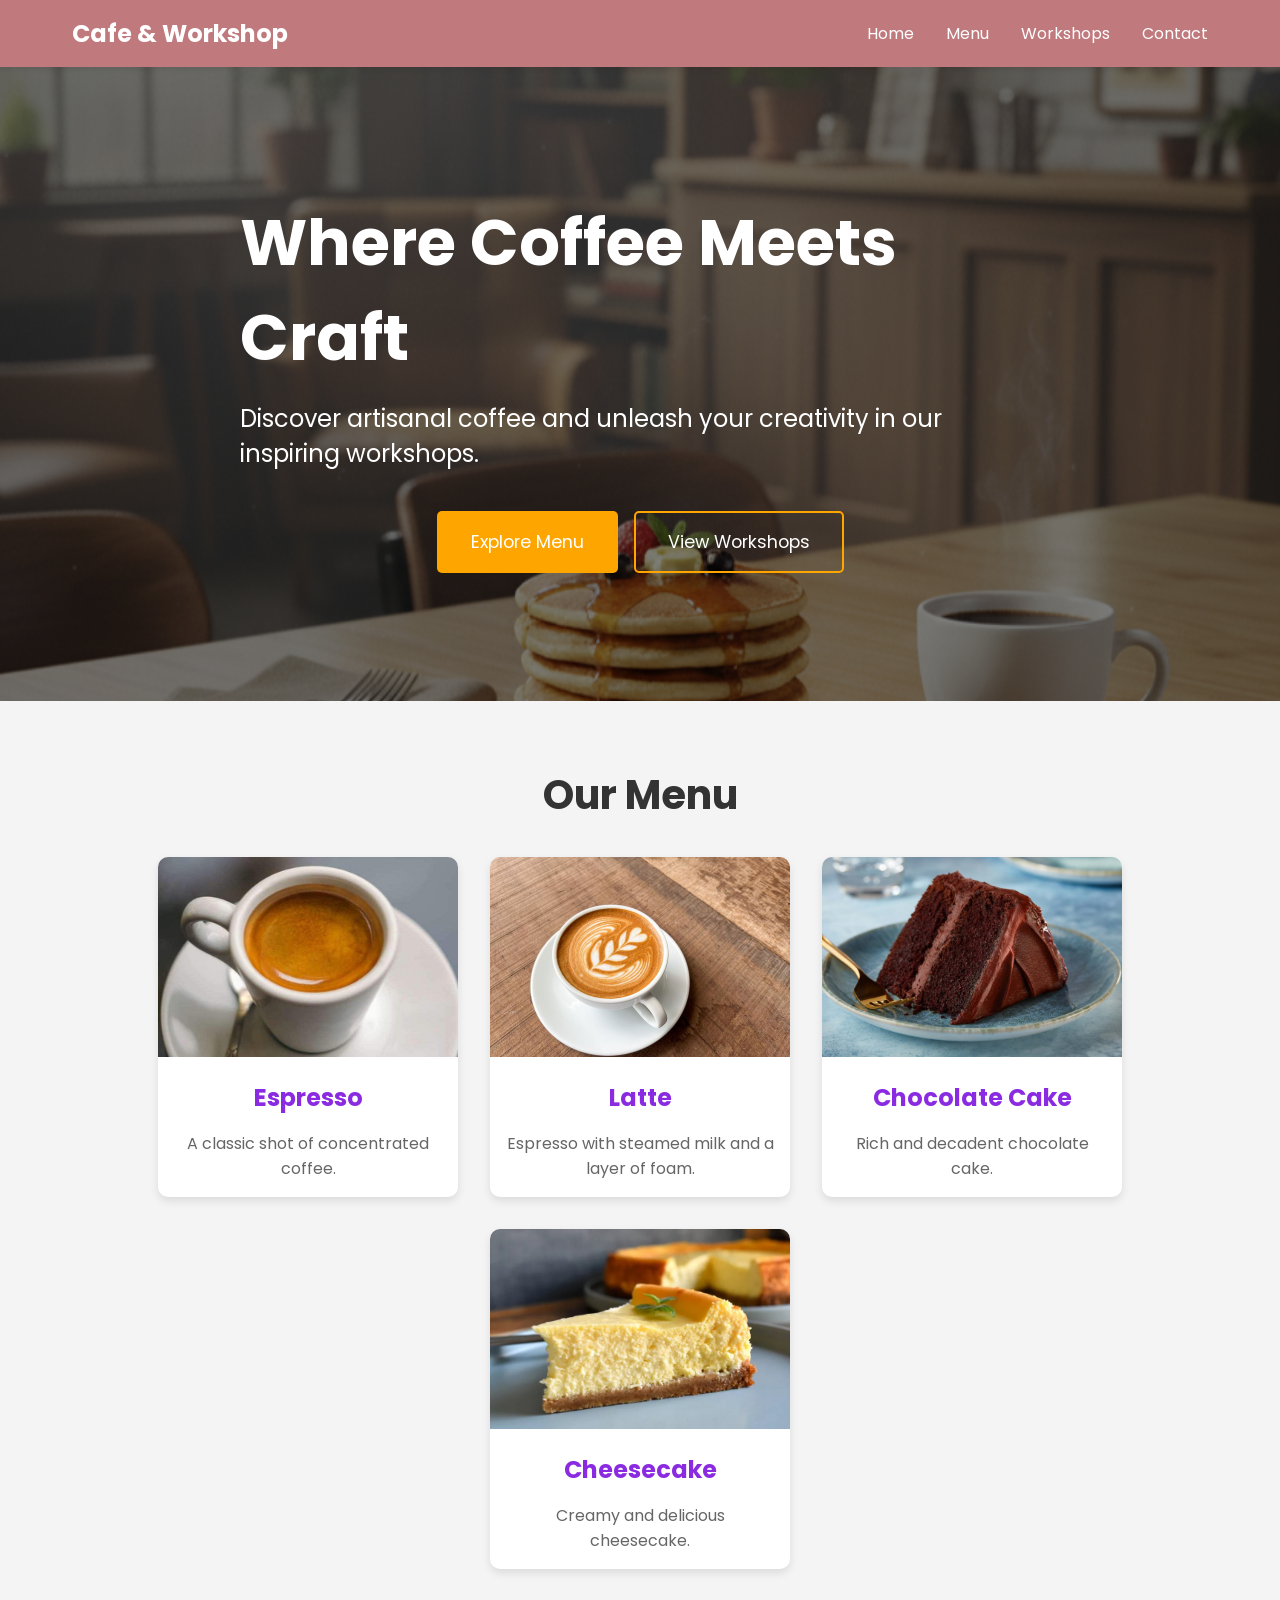
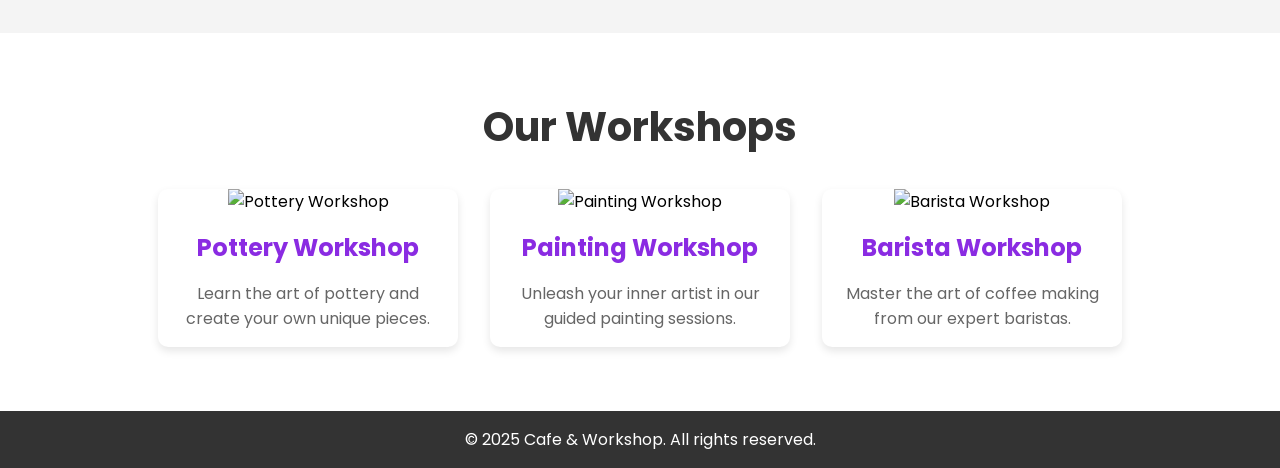
==== index.html @ 220d81ff "first commit" ====
<!DOCTYPE html>
<html lang="en">
    <head>
        <meta charset="UTF-8">
        <meta name="viewport" content="width=device-width, initial-scale=1.0">
        <meta name="description" content="Discover artisanal coffee and unleash your creativity in our inspiring workshops. Join us for specialty coffee, pastries, and hands-on creative experiences.">
        <title>Cafe & Workshop - Where Coffee Meets Craft</title>
        <link rel="stylesheet" href="styles.css">
        <link rel="preconnect" href="https://fonts.googleapis.com">
        <link rel="preconnect" href="https://fonts.gstatic.com" crossorigin>
        <link href="https://fonts.googleapis.com/css2?family=Poppins:wght@400;500;600;700&display=swap" rel="stylesheet">
        <link rel="icon" type="image/x-icon" href="source/favicon.ico">
    </head>
    <body>
        <header>
            <nav>
            <div class="logo">
                <a href="#">Cafe & Workshop</a>
            </div>
            <ul>
                <li><a href="#">Home</a></li>
                <li><a href="menu.html">Menu</a></li>
                <li><a href="#workshops">Workshops</a></li>
                <li><a href="contact.html">Contact</a></li>
            </ul>
            <button class="hamburger" aria-label="Toggle menu" aria-expanded="false">
                    <div class="line"></div>
                    <div class="line"></div>
                    <div class="line"></div>
                </button>
            </nav>
        </header>

        <main>
            <section class="hero" style="background-image: url('./source/heroimg.png'); background-size: cover; background-position: center; background-attachment: fixed;">
                <div class="hero-overlay"></div>
                <div class="hero-content">
                    <h1>Where Coffee Meets Craft</h1>
                    <p>Discover artisanal coffee and unleash your creativity in our inspiring workshops.</p>
                    <div class="hero-buttons">
                        <a href="menu.html" class="cta-button">Explore Menu</a>
                        <a href="#workshops" class="cta-button secondary">View Workshops</a>
                    </div>
                </div>
            </section>

            <section class="menu">
                <h2>Our Menu</h2>
                <div class="menu-container">
                    <div class="card">
                        <img src="./source/espresso.jpg" alt="Espresso">
                        <h3>Espresso</h3>
                        <p>A classic shot of concentrated coffee.</p>
                    </div>
                    <div class="card">
                        <img src="./source/latte.jpg" alt="Latte">
                        <h3>Latte</h3>
                        <p>Espresso with steamed milk and a layer of foam.</p>
                    </div>
                    <div class="card">
                        <img src="./source/chocolate cake.jpg" alt="Chocolate Cake">
                        <h3>Chocolate Cake</h3>
                        <p>Rich and decadent chocolate cake.</p>
                    </div>
                    <div class="card">
                        <img src="./source/Cheesecake.jpg" alt="Cheesecake">
                        <h3>Cheesecake</h3>
                        <p>Creamy and delicious cheesecake.</p>
                    </div>
                </div>
            </section>
            <section class="workshops" id="workshops">
                <h2>Our Workshops</h2>
                <div class="workshop-container">
                    <div class="card">
                        <img src="./source/pottery-workshop.jpg" alt="Pottery Workshop">
                        <h3>Pottery Workshop</h3>
                        <p>Learn the art of pottery and create your own unique pieces.</p>
                    </div>
                    <div class="card">
                        <img src="./source/painting-workshop.jpg" alt="Painting Workshop">
                        <h3>Painting Workshop</h3>
                        <p>Unleash your inner artist in our guided painting sessions.</p>
                    </div>
                    <div class="card">
                        <img src="./source/barista-workshop.jpg" alt="Barista Workshop">
                        <h3>Barista Workshop</h3>
                        <p>Master the art of coffee making from our expert baristas.</p>
                    </div>
                </div>
            </section>
        </main>

        <footer>
            <p>&copy; 2025 Cafe & Workshop. All rights reserved.</p>
        </footer>

        <script src="script.js"></script>
    </body>
</html>
---- styles.css ----
/* General Styles */
body {
    font-family: 'Poppins', sans-serif;
    margin: 0;
    background-color: #f4f4f4;
}

* {
    margin: 0;
    padding: 0;
    box-sizing: border-box;
}
/* Menu Page */
.menu-page {
    padding: 4rem 2rem;
    max-width: 1200px;
    margin: 0 auto;
}

.menu-search {
    text-align: center;
    margin-bottom: 3rem;
}

#menuSearch {
    width: 100%;
    max-width: 500px;
    padding: 1rem;
    border: 2px solid #e0e0e0;
    border-radius: 25px;
    font-size: 1.1rem;
    margin-bottom: 1.5rem;
    transition: all 0.3s ease;
}

#menuSearch:focus {
    outline: none;
    border-color: #8A2BE2;
    box-shadow: 0 0 10px rgba(138, 43, 226, 0.2);
}

.menu-filters {
    display: flex;
    justify-content: center;
    gap: 1rem;
    flex-wrap: wrap;
    margin-bottom: 2rem;
}

.filter-btn {
    padding: 0.8rem 1.5rem;
    border: none;
    border-radius: 20px;
    background: #f4f4f4;
    color: #333;
    font-size: 1rem;
    cursor: pointer;
    transition: all 0.3s ease;
}

.filter-btn:hover {
    background: #e0e0e0;
}

.filter-btn.active {
    background: #8A2BE2;
    color: white;
}

.menu-page h2 {
    text-align: center;
    font-size: 2.5rem;
    margin-bottom: 2rem;
    color: #333;
    position: relative;
    padding-bottom: 1rem;
}

.menu-page h2::after {
    content: '';
    position: absolute;
    bottom: 0;
    left: 50%;
    transform: translateX(-50%);
    width: 80px;
    height: 3px;
    background: #8A2BE2;
}

.menu-grid {
    display: grid;
    grid-template-columns: repeat(auto-fit, minmax(300px, 1fr));
    gap: 2rem;
}

.menu-category {
    background-color: white;
    padding: 2rem;
    border-radius: 10px;
    box-shadow: 0 4px 8px rgba(0, 0, 0, 0.1);
}

.menu-category h3 {
    font-size: 1.8rem;
    color: #8A2BE2; /* Purple */
    margin-bottom: 1.5rem;
    border-bottom: 2px solid #f4f4f4;
    padding-bottom: 0.5rem;
}

.menu-item {
    display: flex;
    gap: 1.5rem;
    margin-bottom: 2rem;
    padding: 1rem;
    background: white;
    border-radius: 15px;
    box-shadow: 0 4px 15px rgba(0, 0, 0, 0.05);
    transition: all 0.5s ease, opacity 0.6s ease-out, transform 0.6s ease-out;
    position: relative;
    overflow: hidden;
    opacity: 1;
    transform: translateY(0);
}

.menu-item:hover {
    transform: translateY(-5px);
    box-shadow: 0 8px 25px rgba(0, 0, 0, 0.1);
}

.menu-item-image {
    flex: 0 0 120px;
    height: 120px;
    border-radius: 10px;
    overflow: hidden;
}

.menu-item-image img {
    width: 100%;
    height: 100%;
    object-fit: cover;
    transition: transform 0.3s ease;
}

.menu-item:hover .menu-item-image img {
    transform: scale(1.1);
}

.menu-item-content {
    flex: 1;
    display: flex;
    flex-direction: column;
    justify-content: center;
}

.menu-item h4 {
    font-size: 1.3rem;
    margin: 0 0 0.5rem 0;
    color: #333;
}

.menu-item p {
    font-size: 1rem;
    color: #666;
    margin: 0 0 1rem 0;
    line-height: 1.5;
}

.price {
    font-size: 1.4rem;
    font-weight: bold;
    color: #8A2BE2;
    position: relative;
    display: inline-block;
}

.price::before {
    content: '';
    position: absolute;
    bottom: -3px;
    left: 0;
    width: 100%;
    height: 2px;
    background: rgba(138, 43, 226, 0.3);
}

/* Header */
header {
    background-color: #C07A7E;
    color: white;
    padding: 1rem 0;
    box-shadow: 0 2px 6px rgba(0,0,0,0.08);
    position: sticky;
    top: 0;
    z-index: 1000;
    backdrop-filter: blur(6px);
}

nav {
    display: flex;
    justify-content: space-between;
    align-items: center;
    max-width: 1200px;
    margin: 0 auto;
    padding: 0 2rem;
}

.logo a {
    color: white;
    text-decoration: none;
    font-size: 1.5rem;
    font-weight: bold;
}

nav ul {
    list-style: none;
    margin: 0;
    padding: 0;
    display: flex;
}

nav ul li {
    margin-left: 2rem;
}

nav ul li a {
    color: white;
    text-decoration: none;
    font-size: 1rem;
    position: relative;
    transition: color 0.3s ease;
}

nav ul li a::after {
    content: '';
    position: absolute;
    width: 100%;
    transform: scaleX(0);
    height: 2px;
    bottom: -5px;
    left: 0;
    background-color: #FFA500;
    transform-origin: bottom right;
    transition: transform 0.3s ease-out;
}

nav ul li a:hover::after {
    transform: scaleX(1);
    transform-origin: bottom left;
}

.hamburger {
    display: none;
    cursor: pointer;
    background: none;
    border: none;
    padding: 0;
    margin: 0;
}

.hamburger .line {
    width: 25px;
    height: 3px;
    background-color: white;
    margin: 5px 0;
    transition: all 0.3s ease;
}

.hamburger.active .line:nth-child(1) {
    transform: translateY(8px) rotate(45deg);
}

.hamburger.active .line:nth-child(2) {
    opacity: 0;
}

.hamburger.active .line:nth-child(3) {
    transform: translateY(-8px) rotate(-45deg);
}

/* Hero Section */
.hero {
    position: relative;
    background-image: url('https://via.placeholder.com/1920x1080.png?text=Your+Hero+Image+Here');
    background-size: cover;
    background-position: center;
    color: white;
    text-align: left;
    padding: 8rem 0;
    overflow: hidden;
    
    
}

.hero-overlay {
    position: absolute;
    top: 0;
    left: 0;
    width: 100%;
    height: 100%;
    background-color: rgba(0, 0, 0, 0.5);
}

.hero-content {
    position: relative;
    margin: 0 auto;
    animation: fadeIn 1.5s ease-in-out;
}

@media (min-width: 768px) {
    .hero-content {
    max-width: 800px;
    margin: 0 auto;
    animation: fadeIn 1.5s ease-in-out;
    }
}

@keyframes fadeIn {
    from {
        opacity: 0;
        transform: translateY(20px);
    }
    to {
        opacity: 1;
        transform: translateY(0);
    }
}

.hero h1 {
    font-size: 4rem;
    margin-bottom: 1rem;
}

.hero p {
    font-size: 1.5rem;
    margin-bottom: 2.5rem;
}

.hero-buttons {
    display: flex;
    justify-content: center;
    gap: 1rem;
}

.cta-button {
    background-color: #FFA500; /* Orange */
    color: white;
    padding: 1rem 2rem;
    text-decoration: none;
    border-radius: 5px;
    font-size: 1.1rem;
    transition: background-color 0.3s ease;
    border: 2px solid transparent;
}

.cta-button:hover {
    background-color: #e69500;
}

.cta-button.secondary {
    background-color: transparent;
    border: 2px solid #FFA500; /* Orange */
}

.cta-button.secondary:hover {
    background-color: #FFA500;
}

/* Menu Section */
.menu {
    padding: 4rem 2rem;
    text-align: center;
}

.menu h2 {
    font-size: 2.5rem;
    margin-bottom: 2rem;
    color: #333;
}

.menu-container {
    display: flex;
    justify-content: center;
    gap: 2rem;
    flex-wrap: wrap;
}

.card {
    background-color: white;
    border-radius: 10px;
    box-shadow: 0 4px 8px rgba(0, 0, 0, 0.1);
    overflow: hidden;
    width: 300px;
    transition: transform 0.3s ease, box-shadow 0.3s ease;
    opacity: 0;
    transform: translateY(50px);
    transition: opacity 0.6s ease-out, transform 0.6s ease-out;
}

.card.visible {
    opacity: 1;
    transform: translateY(0);
}

.card:hover {
    transform: translateY(-10px);
    box-shadow: 0 8px 16px rgba(0, 0, 0, 0.2);
}

.card img {
    width: 100%;
    height: 200px;
    object-fit: cover;
}

.card h3 {
    font-size: 1.5rem;
    margin: 1rem 0;
    color: #8A2BE2; /* Purple */
}

.card p {
    font-size: 1rem;
    padding: 0 1rem 1rem;
    color: #666;
}

.workshops {
    padding: 4rem 2rem;
    text-align: center;
    background-color: #fff;
}

.workshops h2 {
    font-size: 2.5rem;
    margin-bottom: 2rem;
    color: #333;
}

.workshop-container {
    display: flex;
    justify-content: center;
    gap: 2rem;
    flex-wrap: wrap;
}

.contact-page {
    padding: 4rem 2rem;
    max-width: 1200px;
    margin: 0 auto;
}

.contact-page h2 {
    text-align: center;
    font-size: 2.5rem;
    margin-bottom: 2rem;
    color: #333;
}

.contact-container {
    display: grid;
    grid-template-columns: 1fr 1fr;
    gap: 2rem;
    background-color: white;
    padding: 2rem;
    border-radius: 10px;
    box-shadow: 0 4px 8px rgba(0, 0, 0, 0.1);
}

.contact-info h3 {
    font-size: 1.8rem;
    color: #8A2BE2; /* Purple */
    margin-bottom: 1rem;
}

.contact-info p {
    font-size: 1.1rem;
    color: #666;
    margin-bottom: 1.5rem;
}

.contact-form form {
    display: flex;
    flex-direction: column;
}

.contact-form input,
.contact-form textarea {
    padding: 1rem;
    margin-bottom: 1rem;
    border: 1px solid #ccc;
    border-radius: 5px;
    font-size: 1rem;
    font-family: 'Poppins', sans-serif;
}

.contact-form textarea {
    resize: vertical;
}

.contact-form button {
    width: 100%;
    margin-top: 1rem;
}

.contact-form button:hover {
    background-color: #e69500;
    transform: translateY(-2px);
    box-shadow: 0 4px 8px rgba(0, 0, 0, 0.1);
}

/* Form validation styles */
.contact-form input:invalid,
.contact-form textarea:invalid {
    border-color: #ff4444;
}

.contact-form .error-message {
    color: #ff4444;
    font-size: 0.9rem;
    margin-top: -0.5rem;
    margin-bottom: 1rem;
    display: none;
}

/* Footer */
footer {
    background-color: #333;
    color: white;
    text-align: center;
    padding: 1rem 0;
}

/* Media Queries */
@media (max-width: 768px) {
    nav ul {
        display: none;
        flex-direction: column;
        background-color: #C07A7E;
        position: absolute;
        top: 70px;
        left: 0;
        width: 100%;
        padding: 1rem 0;
    }

    nav ul.active {
        display: flex;
    }

    nav ul li {
        margin: 1rem 0;
        text-align: center;
    }

    .hamburger {
        display: block;
    }

    .hero h1 {
        font-size: 2.5rem;
    }

    .hero p {
        font-size: 1.2rem;
    }

    .menu-container {
        flex-direction: column;
        align-items: center;
    }
}
/*
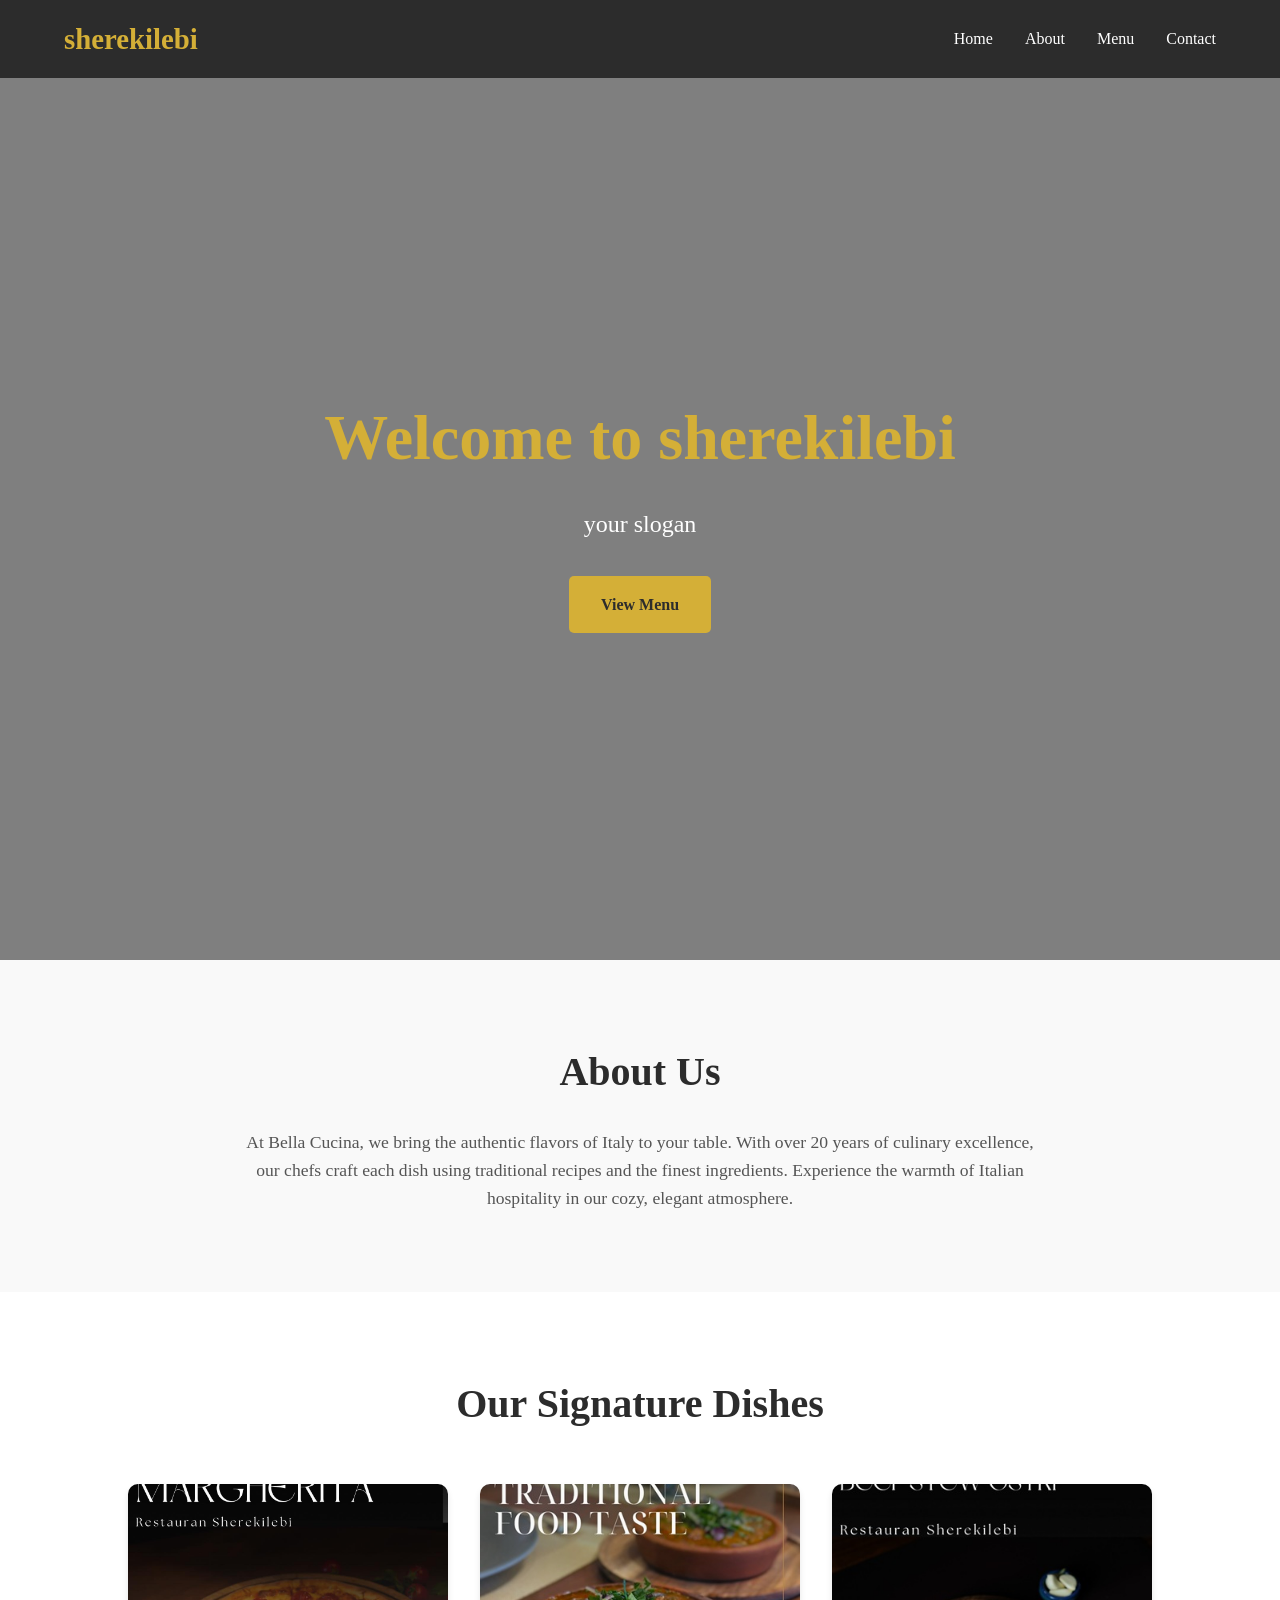
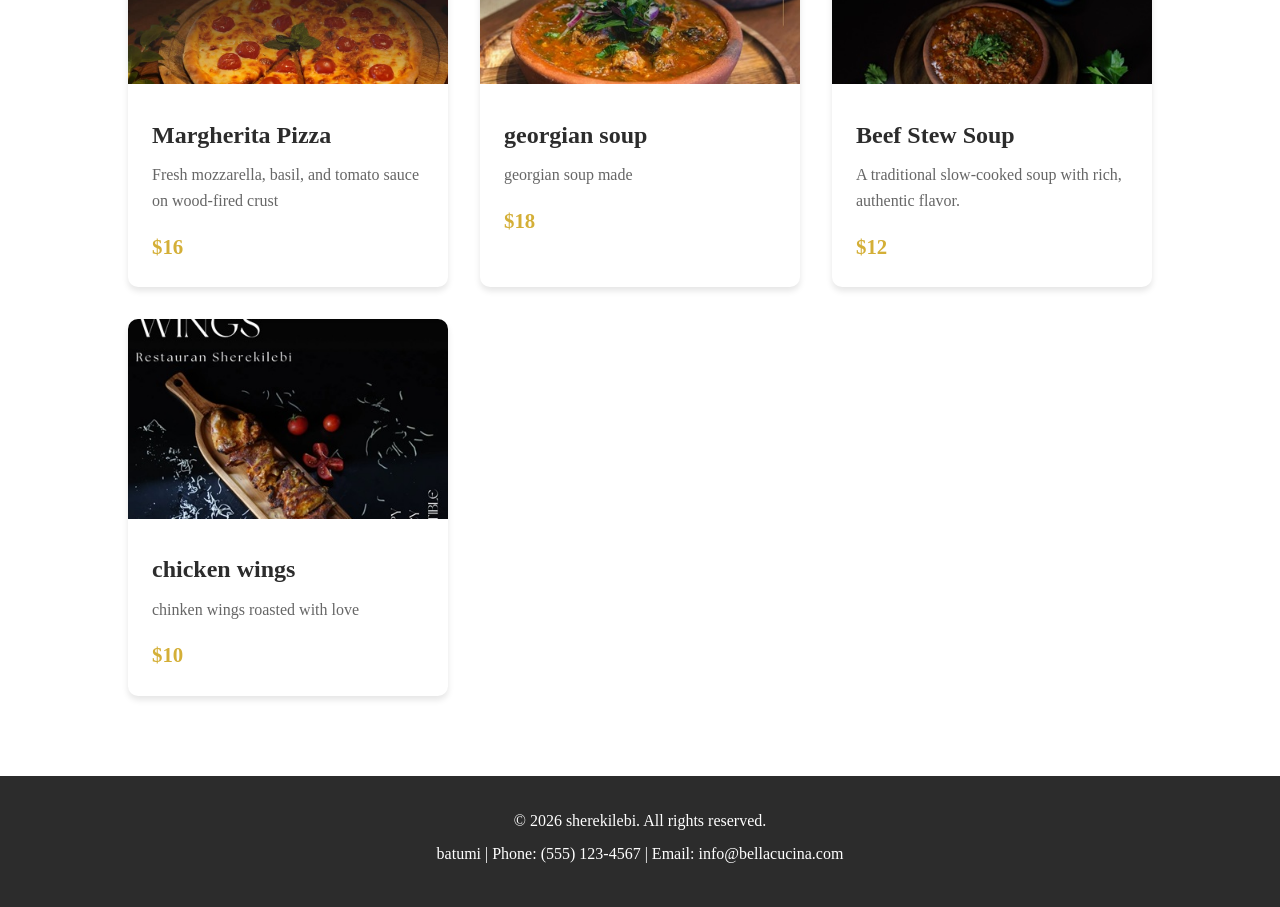
==== commit 2131540e: "changed the whole website" ====
--- a/index.html
+++ b/index.html
@@ -1,100 +1,78 @@
 <!DOCTYPE html>
 <html lang="en">
-    <head>
-        <meta charset="UTF-8">
-        <meta name="viewport" content="width=device-width, initial-scale=1.0">
-        <meta name="description" content="Discover artisanal coffee and unleash your creativity in our inspiring workshops. Join us for specialty coffee, pastries, and hands-on creative experiences.">
-        <title>Cafe & Workshop - Where Coffee Meets Craft</title>
-        <link rel="stylesheet" href="styles.css">
-        <link rel="preconnect" href="https://fonts.googleapis.com">
-        <link rel="preconnect" href="https://fonts.gstatic.com" crossorigin>
-        <link href="https://fonts.googleapis.com/css2?family=Poppins:wght@400;500;600;700&display=swap" rel="stylesheet">
-        <link rel="icon" type="image/x-icon" href="source/favicon.ico">
-    </head>
-    <body>
-        <header>
-            <nav>
-            <div class="logo">
-                <a href="#">Cafe & Workshop</a>
+<head>
+    <meta charset="UTF-8">
+    <meta name="viewport" content="width=device-width, initial-scale=1.0">
+    <title>sherekilebi - Restaurant</title>
+    <link rel="stylesheet" href="style.css">
+    <link rel="icon" href="./source/logo-transpere.png" type="image/png">
+</head>
+<body>
+    <nav>
+        <div class="logo">sherekilebi</div>
+        <ul>
+            <li><a href="#home">Home</a></li>
+            <li><a href="#about">About</a></li>
+            <li><a href="#menu">Menu</a></li>
+            <li><a href="#contact">Contact</a></li>
+        </ul>
+    </nav>
+
+    <section class="hero" id="home">
+        <h1>Welcome to sherekilebi</h1>
+        <p>your slogan</p>
+        <a href="#menu" class="btn">View Menu</a>
+    </section>
+
+    <section class="about" id="about">
+        <h2>About Us</h2>
+        <p>At Bella Cucina, we bring the authentic flavors of Italy to your table. With over 20 years of culinary excellence, our chefs craft each dish using traditional recipes and the finest ingredients. Experience the warmth of Italian hospitality in our cozy, elegant atmosphere.</p>
+    </section>
+
+    <section class="menu" id="menu">
+        <h2>Our Signature Dishes</h2>
+        <div class="menu-grid">
+            <div class="menu-card">
+                <img src="./source/3menu.jpg" alt="Margherita Pizza">
+                <div class="menu-card-content">
+                    <h3>Margherita Pizza</h3>
+                    <p>Fresh mozzarella, basil, and tomato sauce on wood-fired crust</p>
+                    <span class="price">$16</span>
+                </div>
             </div>
-            <ul>
-                <li><a href="#">Home</a></li>
-                <li><a href="menu.html">Menu</a></li>
-                <li><a href="#workshops">Workshops</a></li>
-                <li><a href="contact.html">Contact</a></li>
-            </ul>
-            <button class="hamburger" aria-label="Toggle menu" aria-expanded="false">
-                    <div class="line"></div>
-                    <div class="line"></div>
-                    <div class="line"></div>
-                </button>
-            </nav>
-        </header>
+            <div class="menu-card">
+                <img src="./source/2menu.jpg" alt="Pasta Carbonara">
+                <div class="menu-card-content">
+                    <h3>georgian soup</h3>
+                    <p>georgian soup made</p>
+                    <span class="price">$18</span>
+                </div>
+            </div>
+            <div class="menu-card">
+                <img src="./source/menu.jpg" alt="Beef Stew">
+                <div class="menu-card-content">
+                    <h3>Beef Stew Soup</h3>
+                    <p>A traditional slow-cooked soup with rich, authentic flavor.</p>
+                    <span class="price">$12</span>
+                </div>
+            </div>
 
-        <main>
-            <section class="hero" style="background-image: url('./source/heroimg.png'); background-size: cover; background-position: center; background-attachment: fixed;">
-                <div class="hero-overlay"></div>
-                <div class="hero-content">
-                    <h1>Where Coffee Meets Craft</h1>
-                    <p>Discover artisanal coffee and unleash your creativity in our inspiring workshops.</p>
-                    <div class="hero-buttons">
-                        <a href="menu.html" class="cta-button">Explore Menu</a>
-                        <a href="#workshops" class="cta-button secondary">View Workshops</a>
-                    </div>
+            <div class="menu-card">
+                <img src="./source/1menu.jpg" alt="Tiramisu">
+                <div class="menu-card-content">
+                    <h3>chicken wings</h3>
+                    <p>chinken wings roasted with love </p>
+                    <span class="price">$10</span>
                 </div>
-            </section>
+            </div>
+        </div>
+    </section>
 
-            <section class="menu">
-                <h2>Our Menu</h2>
-                <div class="menu-container">
-                    <div class="card">
-                        <img src="./source/espresso.jpg" alt="Espresso">
-                        <h3>Espresso</h3>
-                        <p>A classic shot of concentrated coffee.</p>
-                    </div>
-                    <div class="card">
-                        <img src="./source/latte.jpg" alt="Latte">
-                        <h3>Latte</h3>
-                        <p>Espresso with steamed milk and a layer of foam.</p>
-                    </div>
-                    <div class="card">
-                        <img src="./source/chocolate cake.jpg" alt="Chocolate Cake">
-                        <h3>Chocolate Cake</h3>
-                        <p>Rich and decadent chocolate cake.</p>
-                    </div>
-                    <div class="card">
-                        <img src="./source/Cheesecake.jpg" alt="Cheesecake">
-                        <h3>Cheesecake</h3>
-                        <p>Creamy and delicious cheesecake.</p>
-                    </div>
-                </div>
-            </section>
-            <section class="workshops" id="workshops">
-                <h2>Our Workshops</h2>
-                <div class="workshop-container">
-                    <div class="card">
-                        <img src="./source/pottery-workshop.jpg" alt="Pottery Workshop">
-                        <h3>Pottery Workshop</h3>
-                        <p>Learn the art of pottery and create your own unique pieces.</p>
-                    </div>
-                    <div class="card">
-                        <img src="./source/painting-workshop.jpg" alt="Painting Workshop">
-                        <h3>Painting Workshop</h3>
-                        <p>Unleash your inner artist in our guided painting sessions.</p>
-                    </div>
-                    <div class="card">
-                        <img src="./source/barista-workshop.jpg" alt="Barista Workshop">
-                        <h3>Barista Workshop</h3>
-                        <p>Master the art of coffee making from our expert baristas.</p>
-                    </div>
-                </div>
-            </section>
-        </main>
+    <footer id="contact">
+        <p>&copy; 2026 sherekilebi. All rights reserved.</p>
+        <p>batumi | Phone: (555) 123-4567 | Email: info@bellacucina.com</p>
+    </footer>
 
-        <footer>
-            <p>&copy; 2025 Cafe & Workshop. All rights reserved.</p>
-        </footer>
-
-        <script src="script.js"></script>
-    </body>
-</html>+    <script src="script.js"></script>
+</body>
+</html>
--- a/style.css
+++ b/style.css
@@ -0,0 +1,179 @@
+* {
+    margin: 0;
+    padding: 0;
+    box-sizing: border-box;
+}
+
+body {
+    font-family: 'Georgia', serif;
+    line-height: 1.6;
+    color: #333;
+}
+
+nav {
+    background: #2c2c2c;
+    padding: 1rem 5%;
+    position: fixed;
+    width: 100%;
+    top: 0;
+    z-index: 100;
+    display: flex;
+    justify-content: space-between;
+    align-items: center;
+}
+
+nav .logo {
+    color: #d4af37;
+    font-size: 1.8rem;
+    font-weight: bold;
+}
+
+nav ul {
+    display: flex;
+    list-style: none;
+    gap: 2rem;
+}
+
+nav a {
+    color: #fff;
+    text-decoration: none;
+    transition: color 0.3s;
+}
+
+nav a:hover {
+    color: #d4af37;
+}
+
+.hero {
+    height: 100vh;
+    background: linear-gradient(rgba(0,0,0,0.5), rgba(0,0,0,0.5)), url('https://images.unsplash.com/photo-1517248135467-4c7edcad34c4?w=1600') center/cover;
+    display: flex;
+    flex-direction: column;
+    justify-content: center;
+    align-items: center;
+    text-align: center;
+    color: #fff;
+    margin-top: 60px;
+}
+
+.hero h1 {
+    font-size: 4rem;
+    margin-bottom: 1rem;
+    color: #d4af37;
+}
+
+.hero p {
+    font-size: 1.5rem;
+    margin-bottom: 2rem;
+}
+
+.btn {
+    background: #d4af37;
+    color: #2c2c2c;
+    padding: 1rem 2rem;
+    text-decoration: none;
+    border-radius: 5px;
+    font-weight: bold;
+    transition: transform 0.3s;
+}
+
+.btn:hover {
+    transform: scale(1.05);
+}
+
+.about {
+    padding: 5rem 10%;
+    background: #f9f9f9;
+    text-align: center;
+}
+
+.about h2 {
+    font-size: 2.5rem;
+    margin-bottom: 1.5rem;
+    color: #2c2c2c;
+}
+
+.about p {
+    font-size: 1.1rem;
+    max-width: 800px;
+    margin: 0 auto;
+    color: #555;
+}
+
+.menu {
+    padding: 5rem 10%;
+    
+}
+
+.menu h2 {
+    font-size: 2.5rem;
+    text-align: center;
+    margin-bottom: 3rem;
+    color: #2c2c2c;
+}
+
+.menu-grid {
+    display: grid;
+    grid-template-columns: repeat(auto-fit, minmax(250px, 1fr));
+    gap: 2rem;
+}
+
+.menu-card {
+    background: #fff;
+    border-radius: 10px;
+    overflow: hidden;
+    box-shadow: 0 4px 6px rgba(0,0,0,0.1);
+    transition: transform 0.3s;
+}
+
+.menu-card:hover {
+    transform: translateY(-10px);
+}
+
+.menu-card img {
+    width: 100%;
+    height: 200px;
+    object-fit: cover;
+}
+
+.menu-card-content {
+    padding: 1.5rem;
+}
+
+.menu-card h3 {
+    font-size: 1.5rem;
+    margin-bottom: 0.5rem;
+    color: #2c2c2c;
+}
+
+.menu-card p {
+    color: #666;
+    margin-bottom: 1rem;
+}
+
+.price {
+    color: #d4af37;
+    font-size: 1.3rem;
+    font-weight: bold;
+}
+
+footer {
+    background: #2c2c2c;
+    color: #fff;
+    text-align: center;
+    padding: 2rem;
+}
+
+footer p {
+    margin-bottom: 0.5rem;
+}
+
+@media (max-width: 768px) {
+    .hero h1 {
+        font-size: 2.5rem;
+    }
+    
+    nav ul {
+        gap: 1rem;
+    }
+}
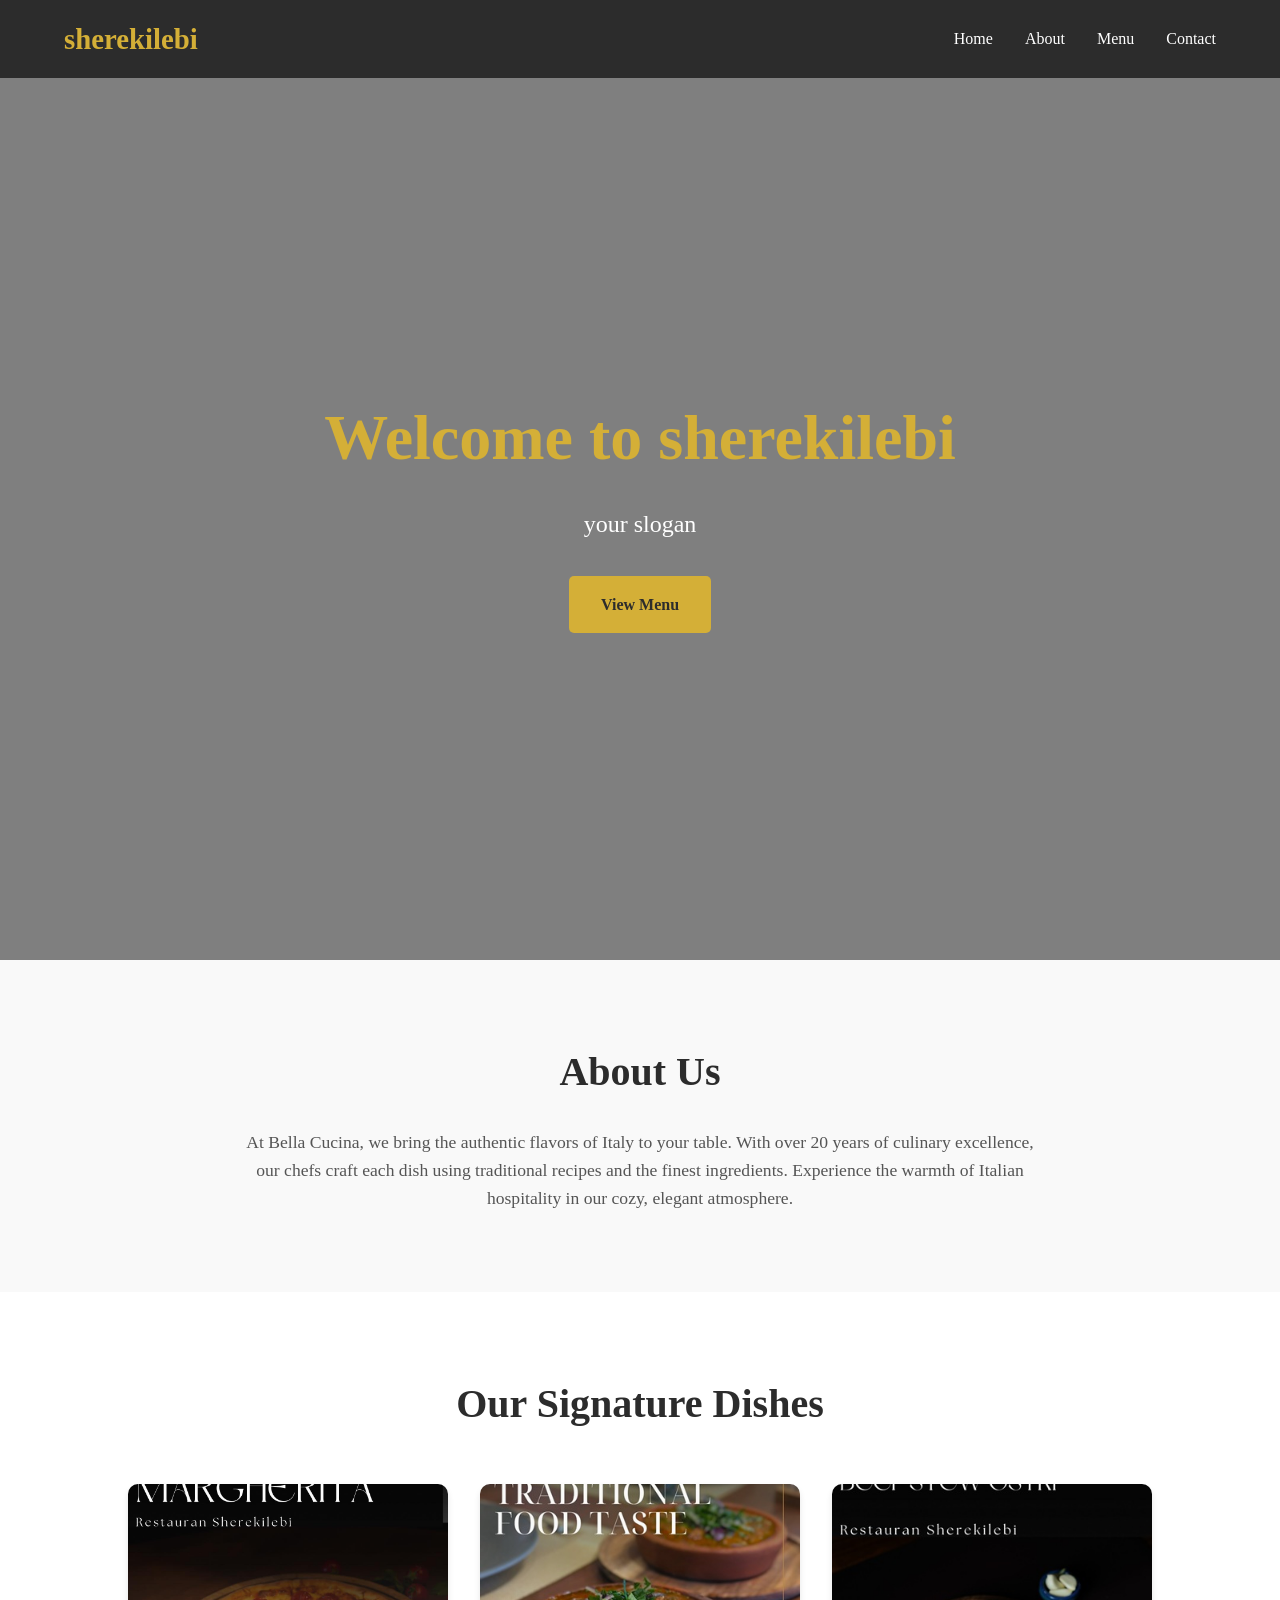
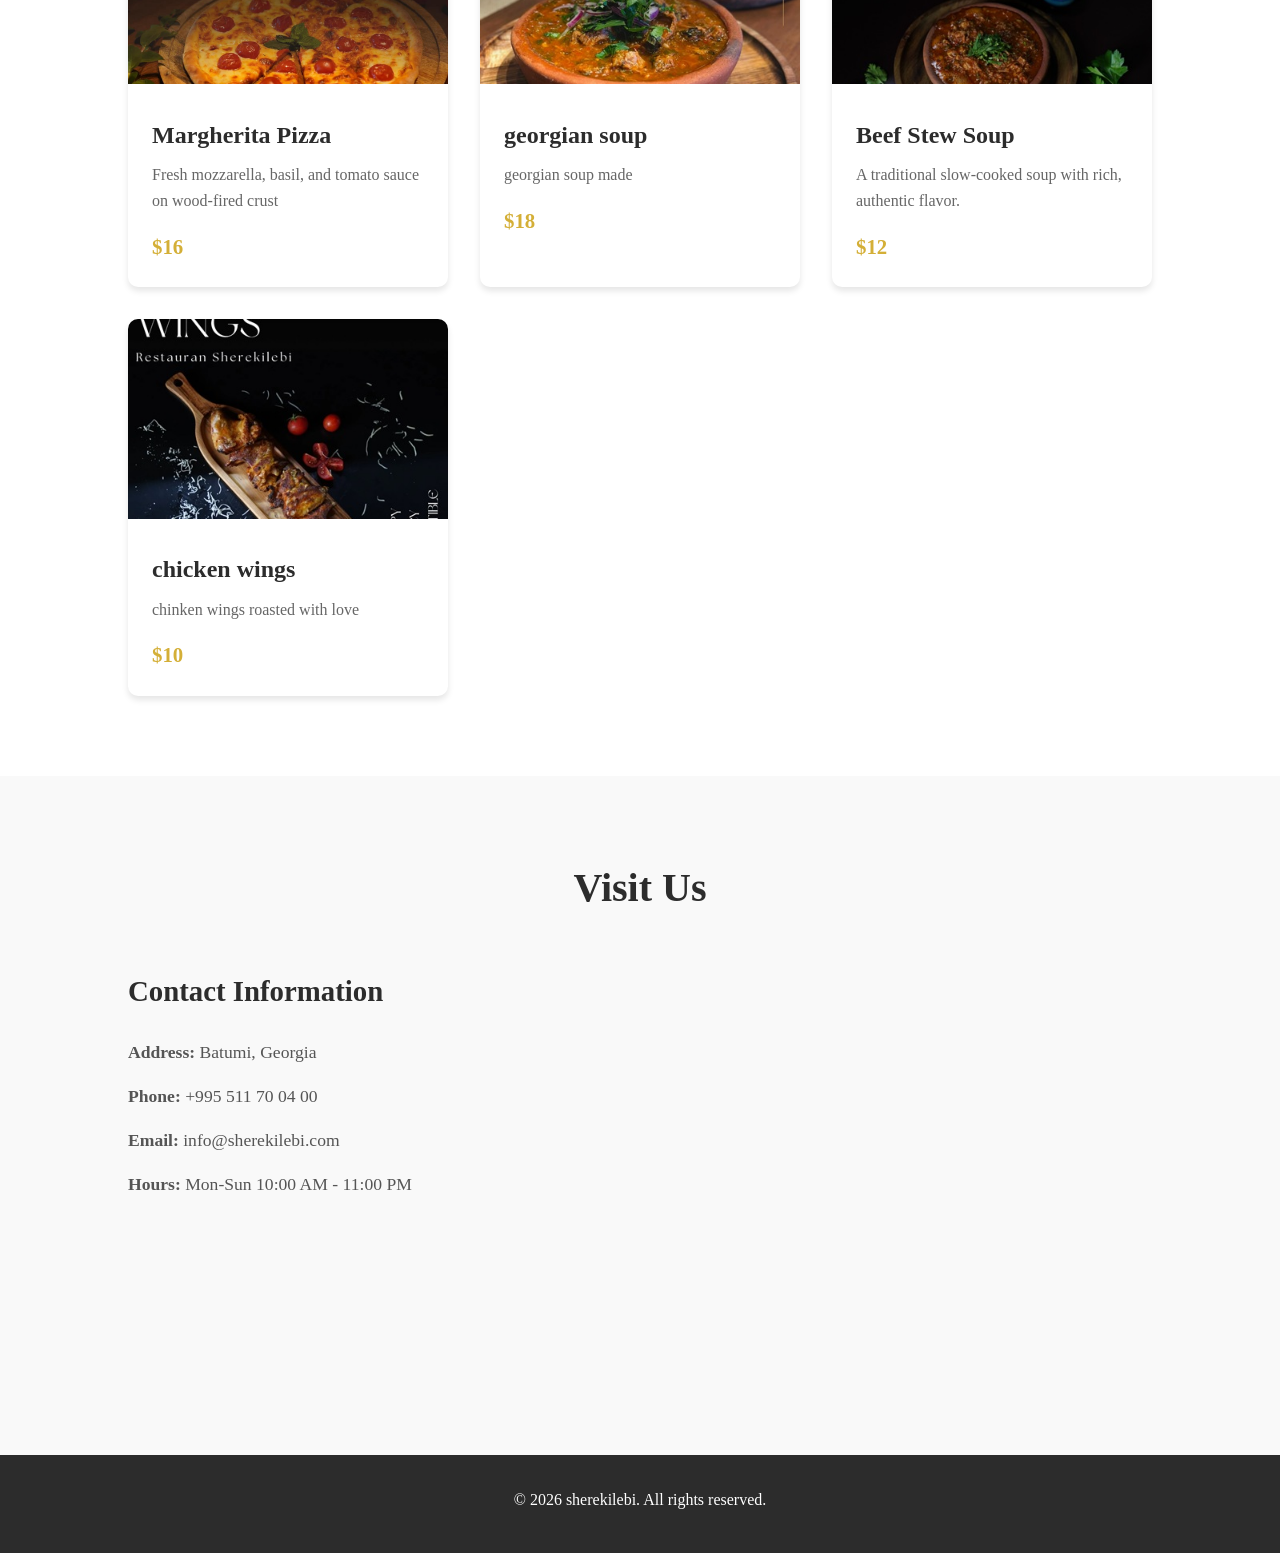
==== commit 57553ccb: "added new sections" ====
--- a/index.html
+++ b/index.html
@@ -68,9 +68,24 @@
         </div>
     </section>
 
-    <footer id="contact">
+    <section class="contact" id="contact">
+        <h2>Visit Us</h2>
+        <div class="contact-container">
+            <div class="contact-info">
+                <h3>Contact Information</h3>
+                <p><strong>Address:</strong> Batumi, Georgia</p>
+                <p><strong>Phone:</strong> +995 511 70 04 00</p>
+                <p><strong>Email:</strong> info@sherekilebi.com</p>
+                <p><strong>Hours:</strong> Mon-Sun 10:00 AM - 11:00 PM</p>
+            </div>
+            <div class="map">
+                <iframe src="https://www.google.com/maps/embed?pb=!1m18!1m12!1m3!1d2725.8846120488056!2d41.6113069!3d41.6305786!2m3!1f0!2f0!3f0!3m2!1i1024!2i768!4f13.1!3m3!1m2!1s0x406785be27ff6107%3A0x161055a1bfb21a04!2zUmVzdGF1cmFudCBTaGVyZWtpbGViaSDigKIg4YOg4YOU4YOh4YOi4YOd4YOg4YOQ4YOc4YOYIOGDqOGDlOGDoOGDlOGDmeGDmOGDmuGDlOGDkeGDmA!5e1!3m2!1sen!2str!4v1768474479489!5m2!1sen!2str" width="100%" height="400" style="border:0;" allowfullscreen="" loading="lazy" referrerpolicy="no-referrer-when-downgrade"></iframe>
+            </div>
+        </div>
+    </section>
+
+    <footer>
         <p>&copy; 2026 sherekilebi. All rights reserved.</p>
-        <p>batumi | Phone: (555) 123-4567 | Email: info@bellacucina.com</p>
     </footer>
 
     <script src="script.js"></script>
--- a/style.css
+++ b/style.css
@@ -157,6 +157,41 @@
     font-weight: bold;
 }
 
+.contact {
+    padding: 5rem 10%;
+    background: #f9f9f9;
+}
+
+.contact h2 {
+    font-size: 2.5rem;
+    text-align: center;
+    margin-bottom: 3rem;
+    color: #2c2c2c;
+}
+
+.contact-container {
+    display: grid;
+    grid-template-columns: 1fr 2fr;
+    gap: 2rem;
+    align-items: start;
+}
+
+.contact-info h3 {
+    font-size: 1.8rem;
+    margin-bottom: 1.5rem;
+    color: #2c2c2c;
+}
+
+.contact-info p {
+    font-size: 1.1rem;
+    margin-bottom: 1rem;
+    color: #555;
+}
+
+.map iframe {
+    border-radius: 10px;
+}
+
 footer {
     background: #2c2c2c;
     color: #fff;
@@ -176,4 +211,8 @@
     nav ul {
         gap: 1rem;
     }
-}
+    
+    .contact-container {
+        grid-template-columns: 1fr;
+    }
+}
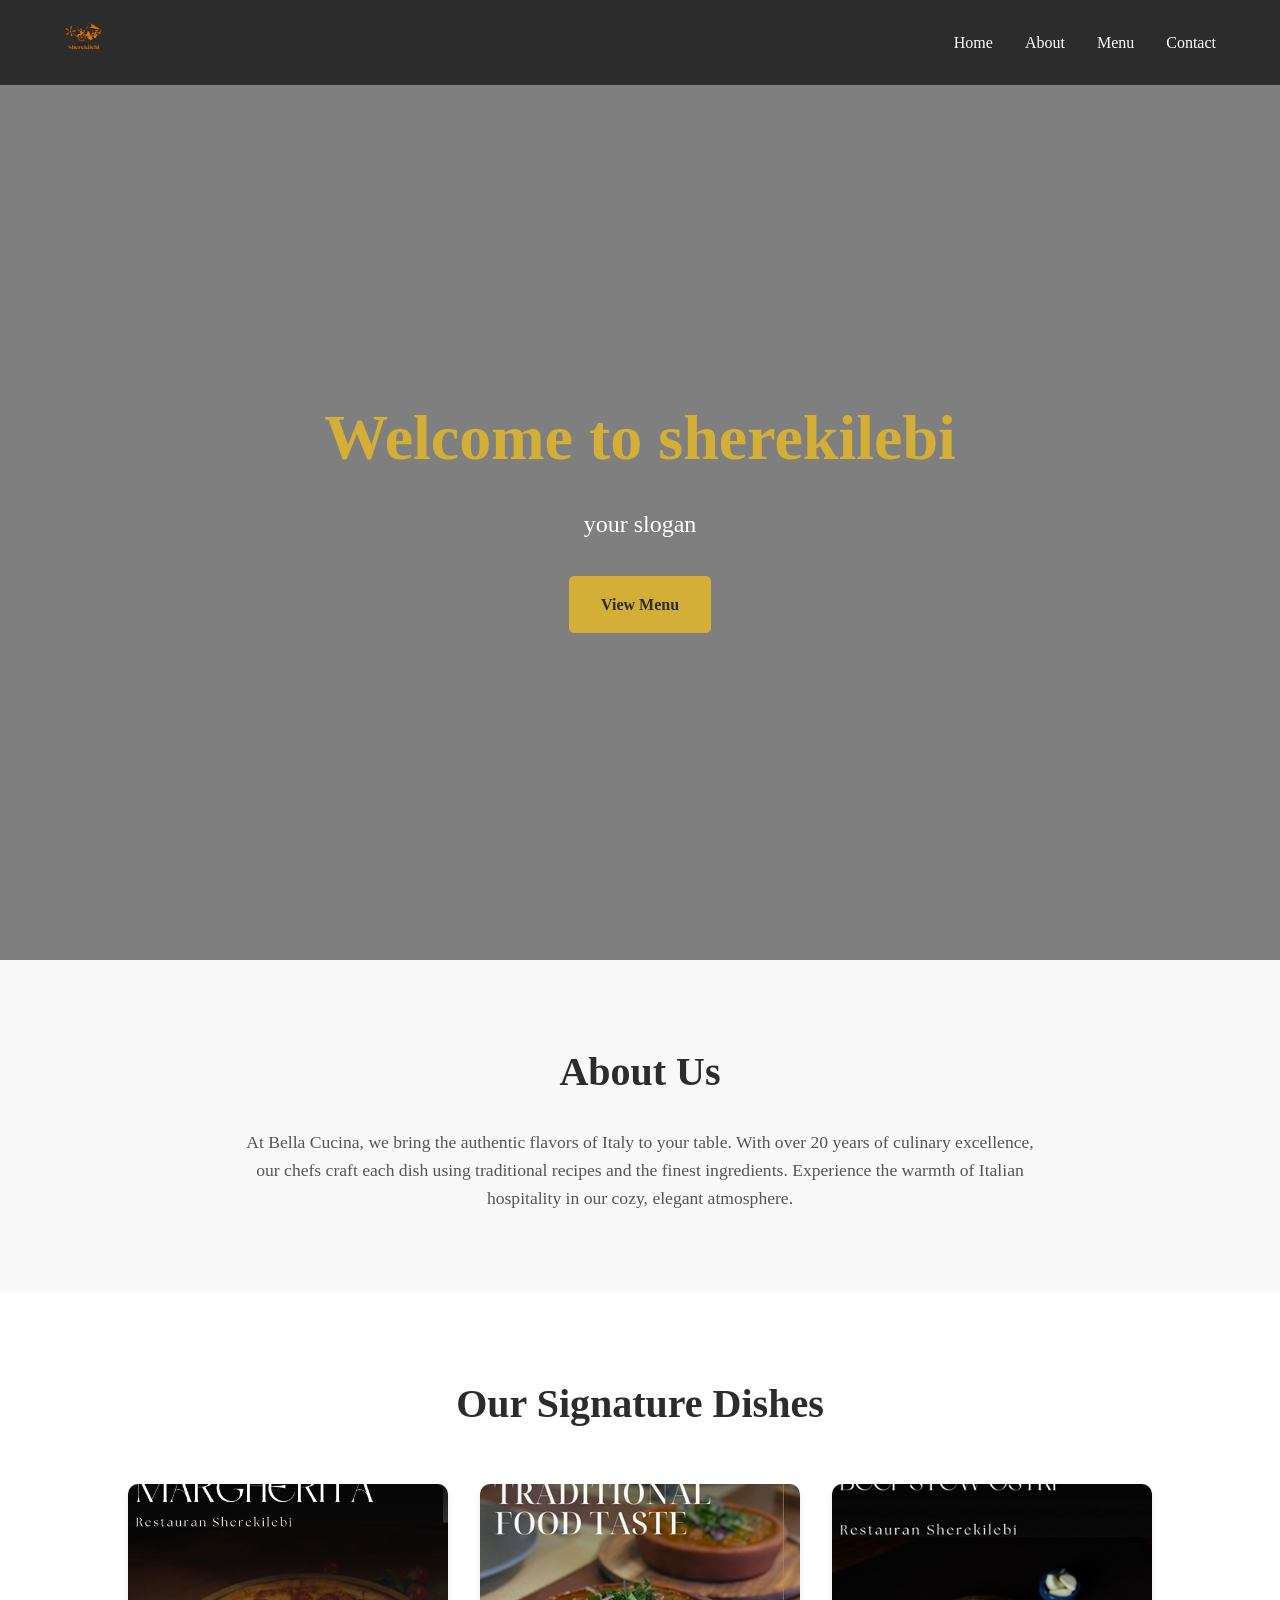
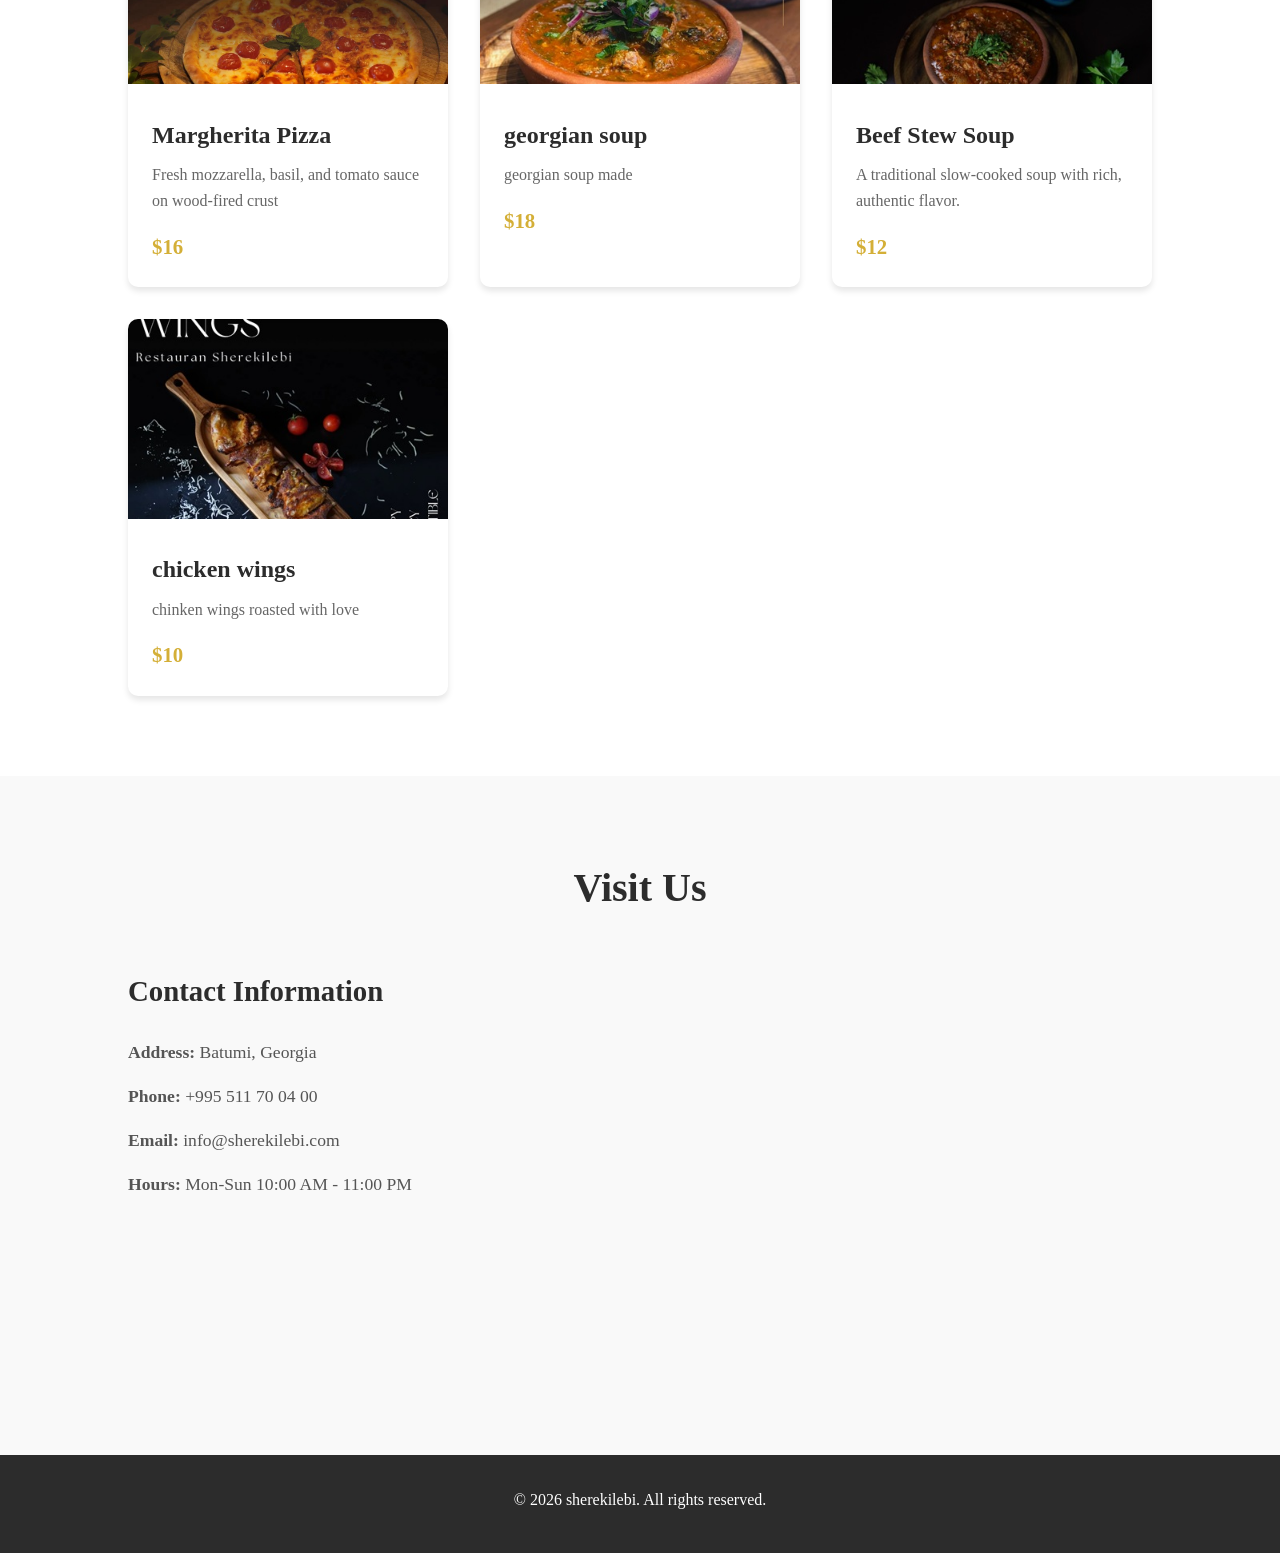
==== commit 33fbc388: "added new sections" ====
--- a/index.html
+++ b/index.html
@@ -5,11 +5,11 @@
     <meta name="viewport" content="width=device-width, initial-scale=1.0">
     <title>sherekilebi - Restaurant</title>
     <link rel="stylesheet" href="style.css">
-    <link rel="icon" href="./source/logo-transpere.png" type="image/png">
+    <link rel="icon" type="image/png" sizes="32x32" href="./source/logo-transperent.png">
 </head>
 <body>
     <nav>
-        <div class="logo">sherekilebi</div>
+        <div class="logo"><img src="./source/logo-transperent.png" alt="sherekilebi"></div>
         <ul>
             <li><a href="#home">Home</a></li>
             <li><a href="#about">About</a></li>
--- a/style.css
+++ b/style.css
@@ -43,6 +43,10 @@
 nav a:hover {
     color: #d4af37;
 }
+.logo img {
+    height: 40px;
+}
+
 
 .hero {
     height: 100vh;
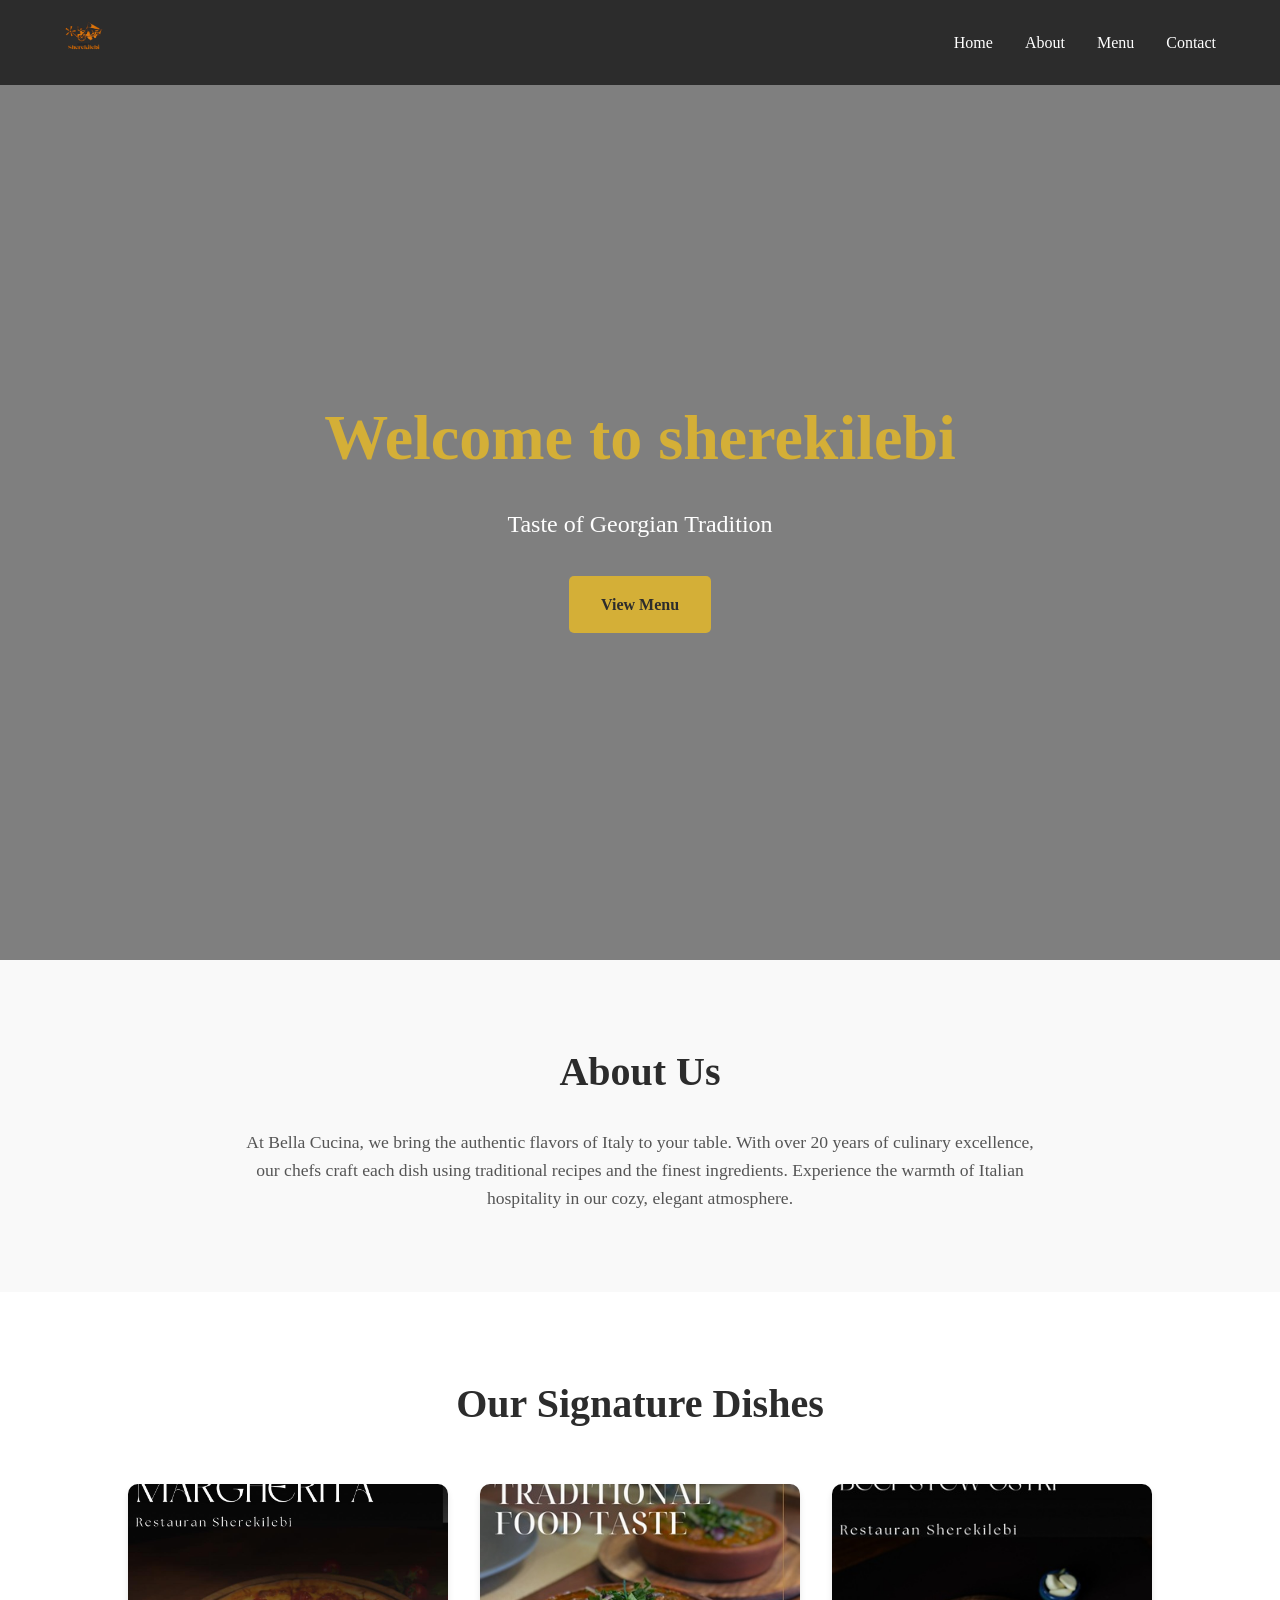
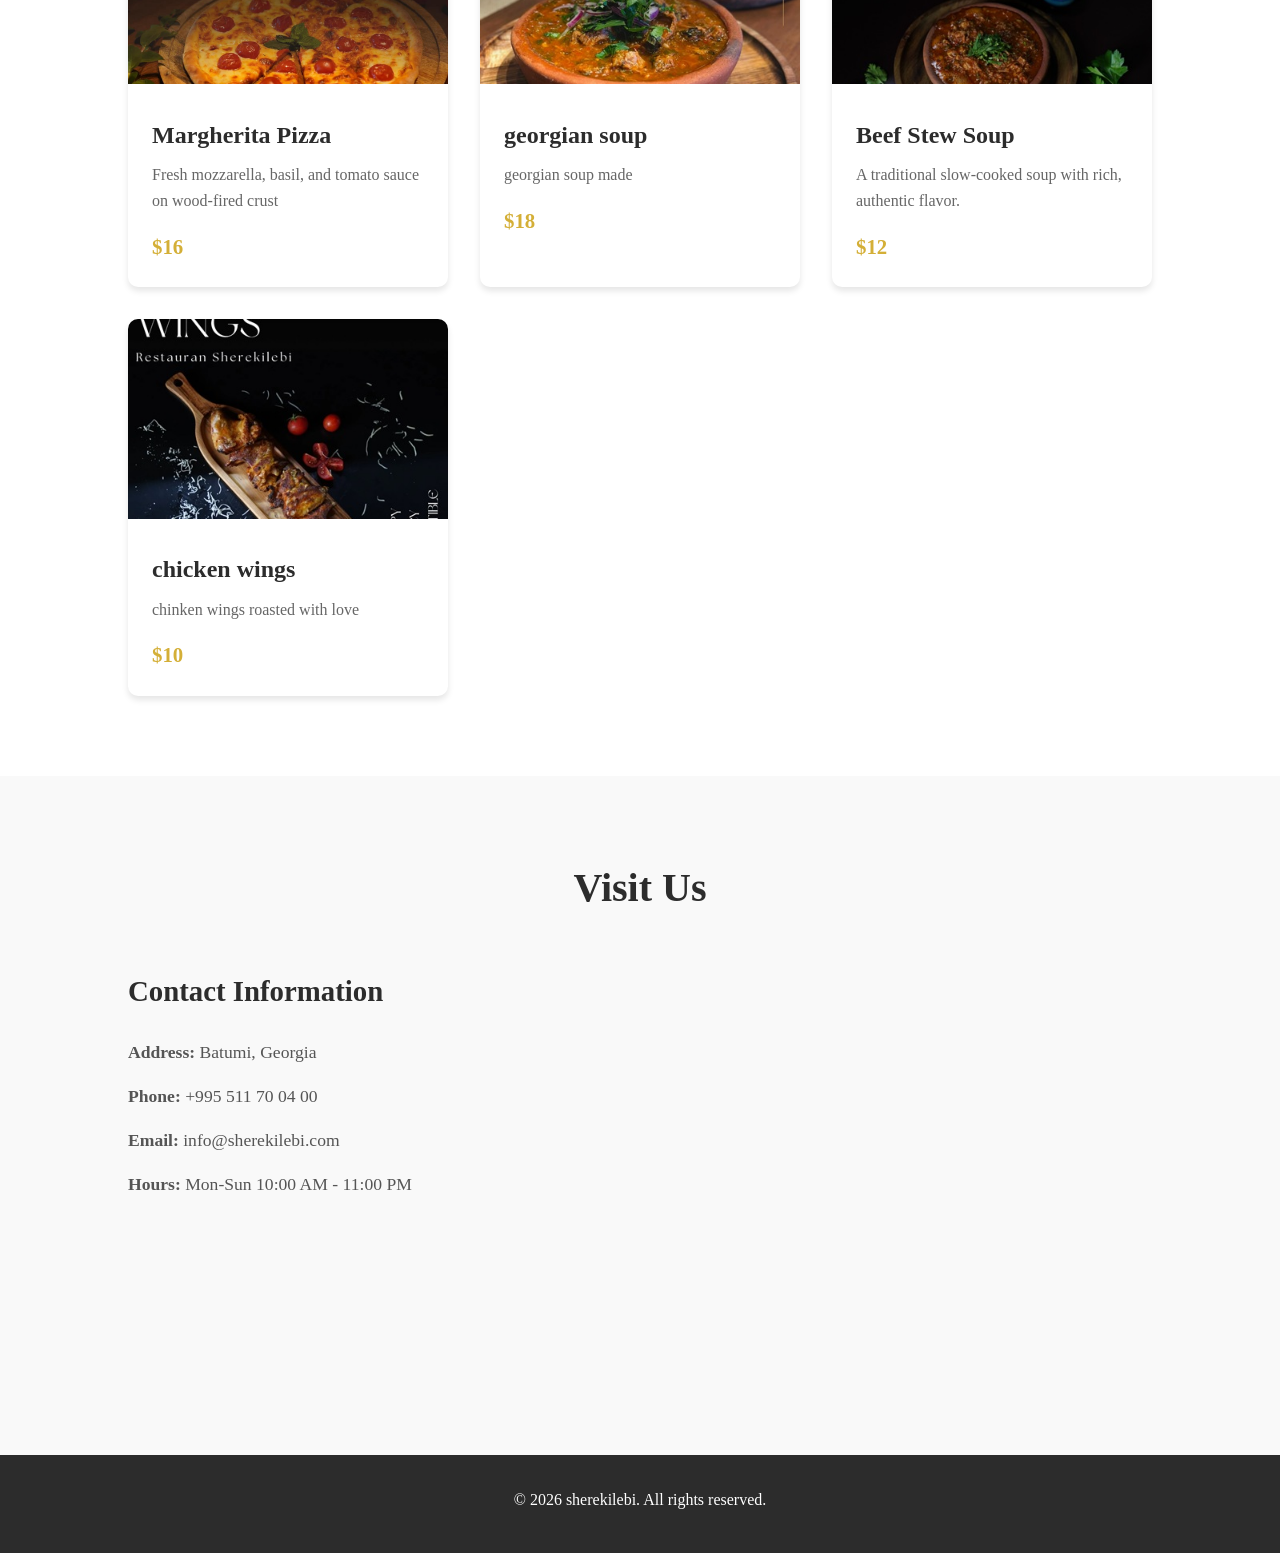
==== commit e89f890c: "added new sections" ====
--- a/index.html
+++ b/index.html
@@ -20,7 +20,7 @@
 
     <section class="hero" id="home">
         <h1>Welcome to sherekilebi</h1>
-        <p>your slogan</p>
+        <p>Taste of Georgian Tradition</p>
         <a href="#menu" class="btn">View Menu</a>
     </section>
 
--- a/style.css
+++ b/style.css
@@ -2,6 +2,10 @@
     margin: 0;
     padding: 0;
     box-sizing: border-box;
+}
+
+html {
+    scroll-behavior: smooth;
 }
 
 body {
@@ -20,6 +24,11 @@
     display: flex;
     justify-content: space-between;
     align-items: center;
+    transition: transform 0.3s ease;
+}
+
+nav.hidden {
+    transform: translateY(-100%);
 }
 
 nav .logo {
@@ -128,6 +137,7 @@
     overflow: hidden;
     box-shadow: 0 4px 6px rgba(0,0,0,0.1);
     transition: transform 0.3s;
+    cursor: pointer;
 }
 
 .menu-card:hover {
@@ -207,6 +217,53 @@
     margin-bottom: 0.5rem;
 }
 
+.modal {
+    display: none;
+    position: fixed;
+    z-index: 1000;
+    left: 0;
+    top: 0;
+    width: 100%;
+    height: 100%;
+    background: rgba(0,0,0,0.9);
+    animation: fadeIn 0.3s;
+}
+
+.modal-content {
+    position: relative;
+    margin: auto;
+    padding: 0;
+    width: 90%;
+    max-width: 800px;
+    top: 50%;
+    transform: translateY(-50%);
+}
+
+.modal-content img {
+    width: 100%;
+    border-radius: 10px;
+}
+
+.close {
+    position: absolute;
+    top: 15px;
+    right: 35px;
+    color: #fff;
+    font-size: 40px;
+    font-weight: bold;
+    cursor: pointer;
+    z-index: 1001;
+}
+
+.close:hover {
+    color: #d4af37;
+}
+
+@keyframes fadeIn {
+    from { opacity: 0; }
+    to { opacity: 1; }
+}
+
 @media (max-width: 768px) {
     .hero h1 {
         font-size: 2.5rem;
@@ -214,9 +271,14 @@
     
     nav ul {
         gap: 1rem;
+        font-size: 0.9rem;
     }
     
     .contact-container {
         grid-template-columns: 1fr;
     }
-}
+    
+    .logo img {
+        height: 35px;
+    }
+}
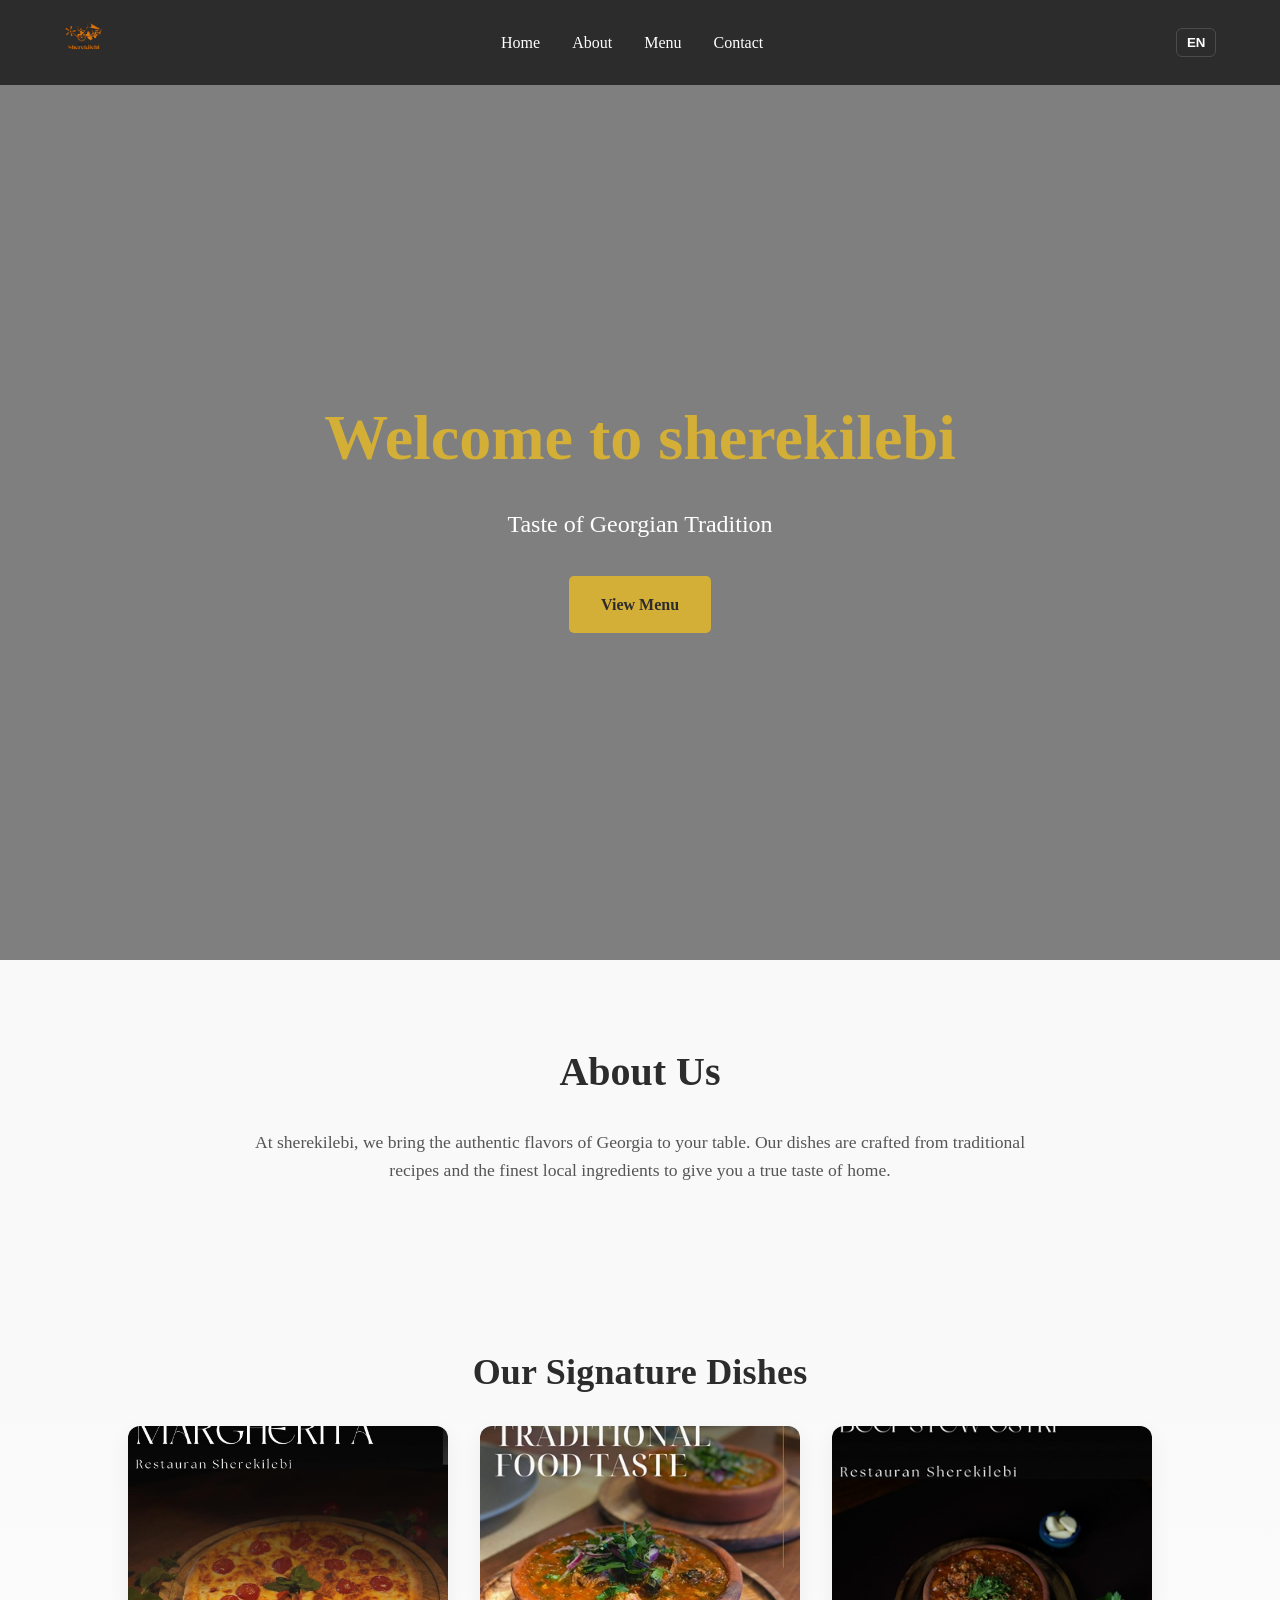
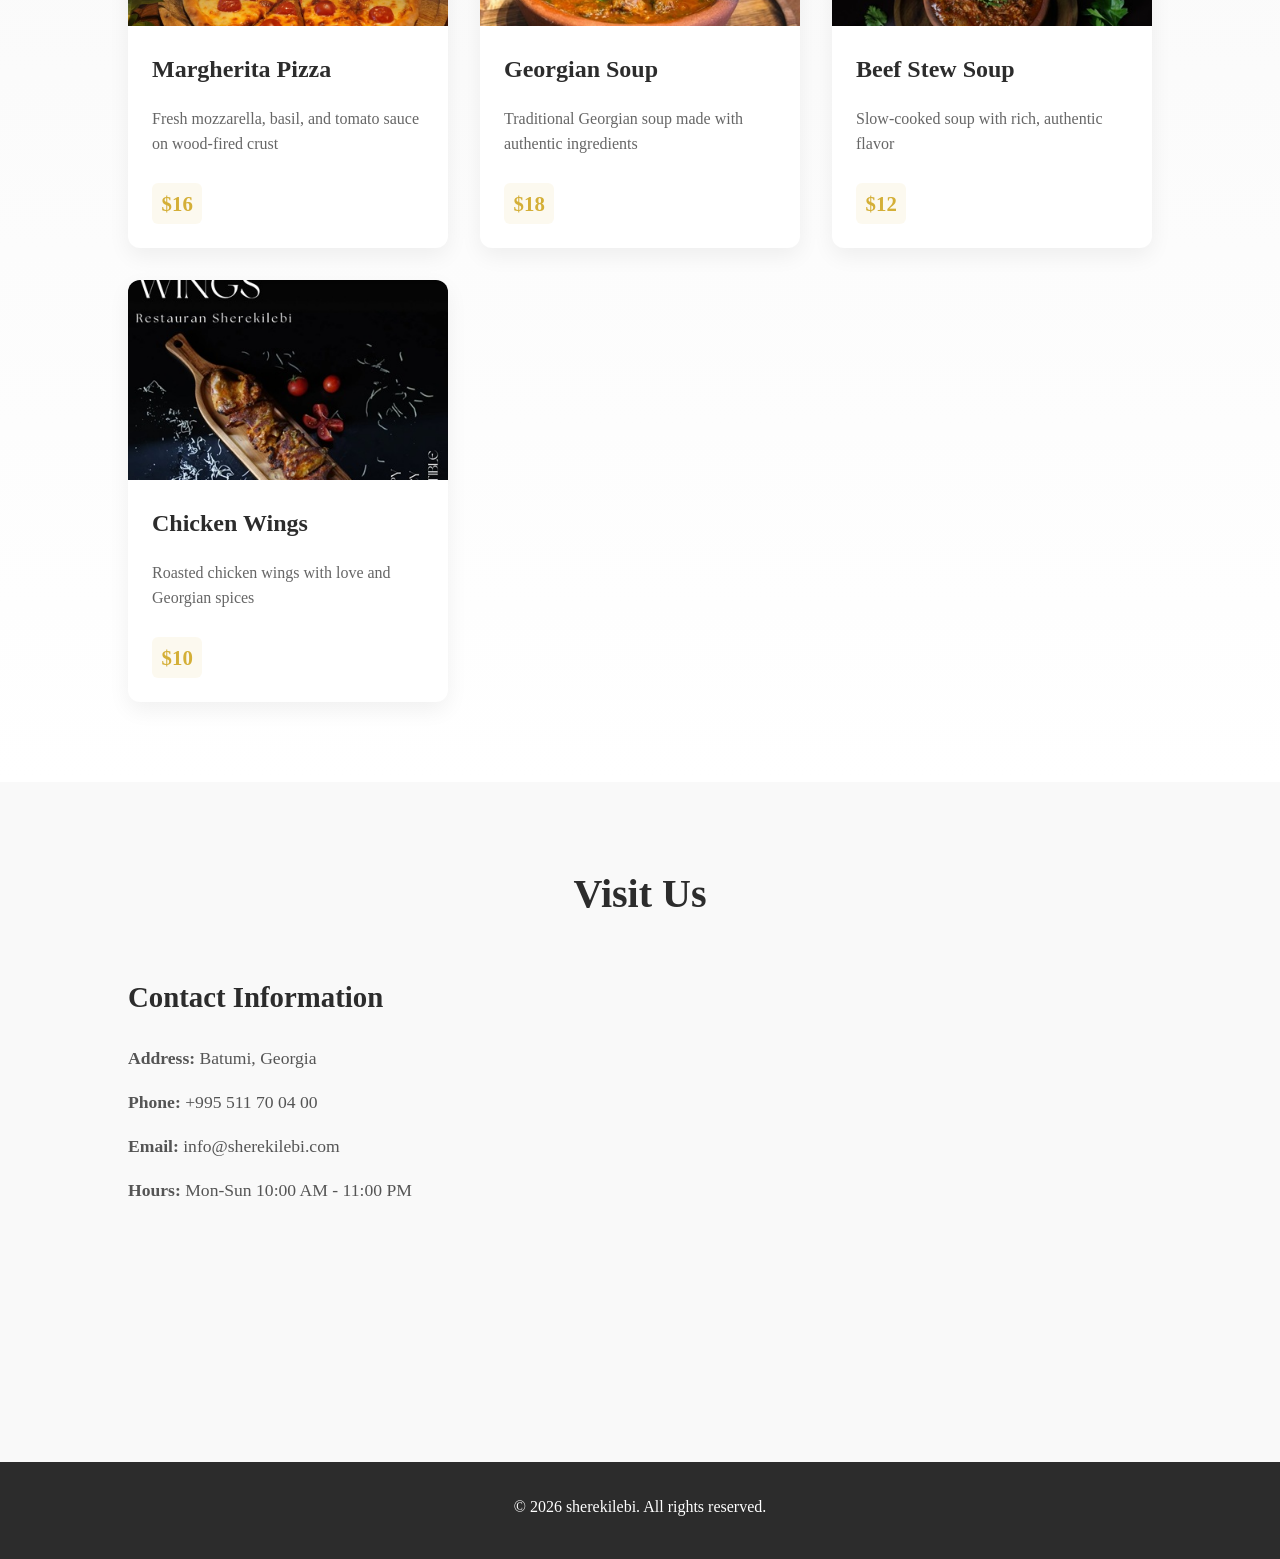
==== commit 8ae78b4b: "added new sections" ====
--- a/index.html
+++ b/index.html
@@ -9,74 +9,75 @@
 </head>
 <body>
     <nav>
-        <div class="logo"><img src="./source/logo-transperent.png" alt="sherekilebi"></div>
+        <div class="logo"><a href="index.html#home"><img src="./source/logo-transperent.png" alt="sherekilebi"></a></div>
         <ul>
-            <li><a href="#home">Home</a></li>
-            <li><a href="#about">About</a></li>
-            <li><a href="#menu">Menu</a></li>
-            <li><a href="#contact">Contact</a></li>
+            <li><a href="index.html#home" data-i18n="nav.home">Home</a></li>
+            <li><a href="index.html#about" data-i18n="nav.about">About</a></li>
+            <li><a href="menu.html" data-i18n="nav.menu">Menu</a></li>
+            <li><a href="index.html#contact" data-i18n="nav.contact">Contact</a></li>
         </ul>
+        <button class="lang-toggle" aria-label="Toggle language">EN</button>
     </nav>
 
     <section class="hero" id="home">
-        <h1>Welcome to sherekilebi</h1>
-        <p>Taste of Georgian Tradition</p>
-        <a href="#menu" class="btn">View Menu</a>
+        <h1 data-i18n="home.title">Welcome to sherekilebi</h1>
+        <p data-i18n="home.subtitle">Taste of Georgian Tradition</p>
+        <a href="menu.html" class="btn" data-i18n="home.viewMenu">View Menu</a> <!-- Updated to link directly to menu.html -->
     </section>
 
     <section class="about" id="about">
-        <h2>About Us</h2>
-        <p>At Bella Cucina, we bring the authentic flavors of Italy to your table. With over 20 years of culinary excellence, our chefs craft each dish using traditional recipes and the finest ingredients. Experience the warmth of Italian hospitality in our cozy, elegant atmosphere.</p>
+        <h2 data-i18n="about.title">About Us</h2>
+        <p data-i18n="about.content">At Bella Cucina, we bring the authentic flavors of Italy to your table. With over 20 years of culinary excellence, our chefs craft each dish using traditional recipes and the finest ingredients. Experience the warmth of Italian hospitality in our cozy, elegant atmosphere.</p>
     </section>
 
     <section class="menu" id="menu">
-        <h2>Our Signature Dishes</h2>
+        <h2 data-i18n="index.menu.title">Our Signature Dishes</h2>
         <div class="menu-grid">
             <div class="menu-card">
-                <img src="./source/3menu.jpg" alt="Margherita Pizza">
+                <img src="./source/3menu.jpg" alt="Margherita Pizza" data-i18n-alt="index.menu.items.pizza.name">
                 <div class="menu-card-content">
-                    <h3>Margherita Pizza</h3>
-                    <p>Fresh mozzarella, basil, and tomato sauce on wood-fired crust</p>
-                    <span class="price">$16</span>
+                    <h3 data-i18n="index.menu.items.pizza.name">Margherita Pizza</h3>
+                    <p data-i18n="index.menu.items.pizza.desc">Fresh mozzarella, basil, and tomato sauce on wood-fired crust</p>
+                    <span class="price" data-i18n="index.menu.items.pizza.price">$16</span>
                 </div>
             </div>
             <div class="menu-card">
-                <img src="./source/2menu.jpg" alt="Pasta Carbonara">
+                <img src="./source/2menu.jpg" alt="Georgian Soup" data-i18n-alt="menu.items.georgian-soup.name">
                 <div class="menu-card-content">
-                    <h3>georgian soup</h3>
-                    <p>georgian soup made</p>
-                    <span class="price">$18</span>
+                    <h3 data-i18n="menu.items.georgian-soup.name">Georgian Soup</h3>
+                    <p data-i18n="menu.items.georgian-soup.desc">Traditional Georgian soup made with authentic ingredients</p>
+                    <span class="price" data-i18n="menu.items.georgian-soup.price">$18</span>
                 </div>
             </div>
             <div class="menu-card">
-                <img src="./source/menu.jpg" alt="Beef Stew">
+                <img src="./source/menu.jpg" alt="Beef Stew" data-i18n-alt="menu.items.beef-stew.name">
                 <div class="menu-card-content">
-                    <h3>Beef Stew Soup</h3>
-                    <p>A traditional slow-cooked soup with rich, authentic flavor.</p>
-                    <span class="price">$12</span>
+                    <h3 data-i18n="menu.items.beef-stew.name">Beef Stew Soup</h3>
+                    <p data-i18n="menu.items.beef-stew.desc">A traditional slow-cooked soup with rich, authentic flavor.</p>
+                    <span class="price" data-i18n="menu.items.beef-stew.price">$12</span>
                 </div>
             </div>
 
             <div class="menu-card">
-                <img src="./source/1menu.jpg" alt="Tiramisu">
+                <img src="./source/1menu.jpg" alt="Chicken Wings" data-i18n-alt="menu.items.chicken.name">
                 <div class="menu-card-content">
-                    <h3>chicken wings</h3>
-                    <p>chinken wings roasted with love </p>
-                    <span class="price">$10</span>
+                    <h3 data-i18n="menu.items.chicken.name">Chicken Wings</h3>
+                    <p data-i18n="menu.items.chicken.desc">Roasted chicken wings with love and Georgian spices</p>
+                    <span class="price" data-i18n="menu.items.chicken.price">$10</span>
                 </div>
             </div>
         </div>
     </section>
 
     <section class="contact" id="contact">
-        <h2>Visit Us</h2>
+        <h2 data-i18n="contact.title">Visit Us</h2>
         <div class="contact-container">
             <div class="contact-info">
-                <h3>Contact Information</h3>
-                <p><strong>Address:</strong> Batumi, Georgia</p>
-                <p><strong>Phone:</strong> +995 511 70 04 00</p>
-                <p><strong>Email:</strong> info@sherekilebi.com</p>
-                <p><strong>Hours:</strong> Mon-Sun 10:00 AM - 11:00 PM</p>
+                <h3 data-i18n="contact.heading">Contact Information</h3>
+                <p><strong data-i18n="contact.addressLabel">Address:</strong> <span data-i18n="contact.address">Batumi, Georgia</span></p>
+                <p><strong data-i18n="contact.phoneLabel">Phone:</strong> <span data-i18n="contact.phone">+995 511 70 04 00</span></p>
+                <p><strong data-i18n="contact.emailLabel">Email:</strong> <span data-i18n="contact.email">info@sherekilebi.com</span></p>
+                <p><strong data-i18n="contact.hoursLabel">Hours:</strong> <span data-i18n="contact.hours">Mon-Sun 10:00 AM - 11:00 PM</span></p>
             </div>
             <div class="map">
                 <iframe src="https://www.google.com/maps/embed?pb=!1m18!1m12!1m3!1d2725.8846120488056!2d41.6113069!3d41.6305786!2m3!1f0!2f0!3f0!3m2!1i1024!2i768!4f13.1!3m3!1m2!1s0x406785be27ff6107%3A0x161055a1bfb21a04!2zUmVzdGF1cmFudCBTaGVyZWtpbGViaSDigKIg4YOg4YOU4YOh4YOi4YOd4YOg4YOQ4YOc4YOYIOGDqOGDlOGDoOGDlOGDmeGDmOGDmuGDlOGDkeGDmA!5e1!3m2!1sen!2str!4v1768474479489!5m2!1sen!2str" width="100%" height="400" style="border:0;" allowfullscreen="" loading="lazy" referrerpolicy="no-referrer-when-downgrade"></iframe>
@@ -85,9 +86,10 @@
     </section>
 
     <footer>
-        <p>&copy; 2026 sherekilebi. All rights reserved.</p>
+        <p data-i18n="footer.copyright">&copy; 2026 sherekilebi. All rights reserved.</p>
     </footer>
 
+    <script src="i18n.js"></script>
     <script src="script.js"></script>
 </body>
 </html>
--- a/style.css
+++ b/style.css
@@ -54,6 +54,21 @@
 }
 .logo img {
     height: 40px;
+}
+
+nav .lang-toggle {
+    background: transparent;
+    border: 1px solid rgba(255,255,255,0.15);
+    color: #fff;
+    padding: 0.35rem 0.6rem;
+    border-radius: 6px;
+    cursor: pointer;
+    margin-left: 1rem;
+    font-weight: 700;
+}
+
+nav .lang-toggle:hover {
+    background: rgba(255,255,255,0.04);
 }
 
 
@@ -115,30 +130,72 @@
 
 .menu {
     padding: 5rem 10%;
-    
+    background: linear-gradient(180deg, rgba(248,248,248,0.9), rgba(255,255,255,1));
 }
 
 .menu h2 {
-    font-size: 2.5rem;
-    text-align: center;
-    margin-bottom: 3rem;
-    color: #2c2c2c;
+    font-size: 2.25rem;
+    text-align: center;
+    margin-bottom: 1.5rem;
+    color: #2c2c2c;
+    letter-spacing: 0.2px;
 }
 
 .menu-grid {
     display: grid;
-    grid-template-columns: repeat(auto-fit, minmax(250px, 1fr));
+    grid-template-columns: repeat(auto-fit, minmax(260px, 1fr));
     gap: 2rem;
+    align-items: start;
 }
 
 .menu-card {
     background: #fff;
-    border-radius: 10px;
+    border-radius: 12px;
     overflow: hidden;
-    box-shadow: 0 4px 6px rgba(0,0,0,0.1);
-    transition: transform 0.3s;
+    box-shadow: 0 8px 22px rgba(0,0,0,0.06);
+    transition: transform 0.28s, box-shadow 0.28s;
     cursor: pointer;
-}
+    display: flex;
+    flex-direction: column;
+}
+
+.menu-card:hover {
+    transform: translateY(-8px);
+    box-shadow: 0 18px 34px rgba(0,0,0,0.08);
+}
+
+.menu-card img {
+    width: 100%;
+    height: 180px;
+    object-fit: cover;
+}
+
+.menu-card-content {
+    padding: 1.25rem;
+    display: flex;
+    flex-direction: column;
+    gap: 0.6rem;
+}
+
+.menu-card-content h3 {
+    font-size: 1.15rem;
+    margin: 0;
+    color: #222;
+    text-transform: none;
+}
+
+.menu-card-content p { color: #555; margin: 0 0 .25rem 0; }
+
+.price {
+    color: #d4af37;
+    font-size: 0.98rem;
+    font-weight: 800;
+    background: rgba(212,175,55,0.08);
+    padding: .25rem .6rem;
+    border-radius: 6px;
+    align-self: flex-start;
+}
+
 
 .menu-card:hover {
     transform: translateY(-10px);
